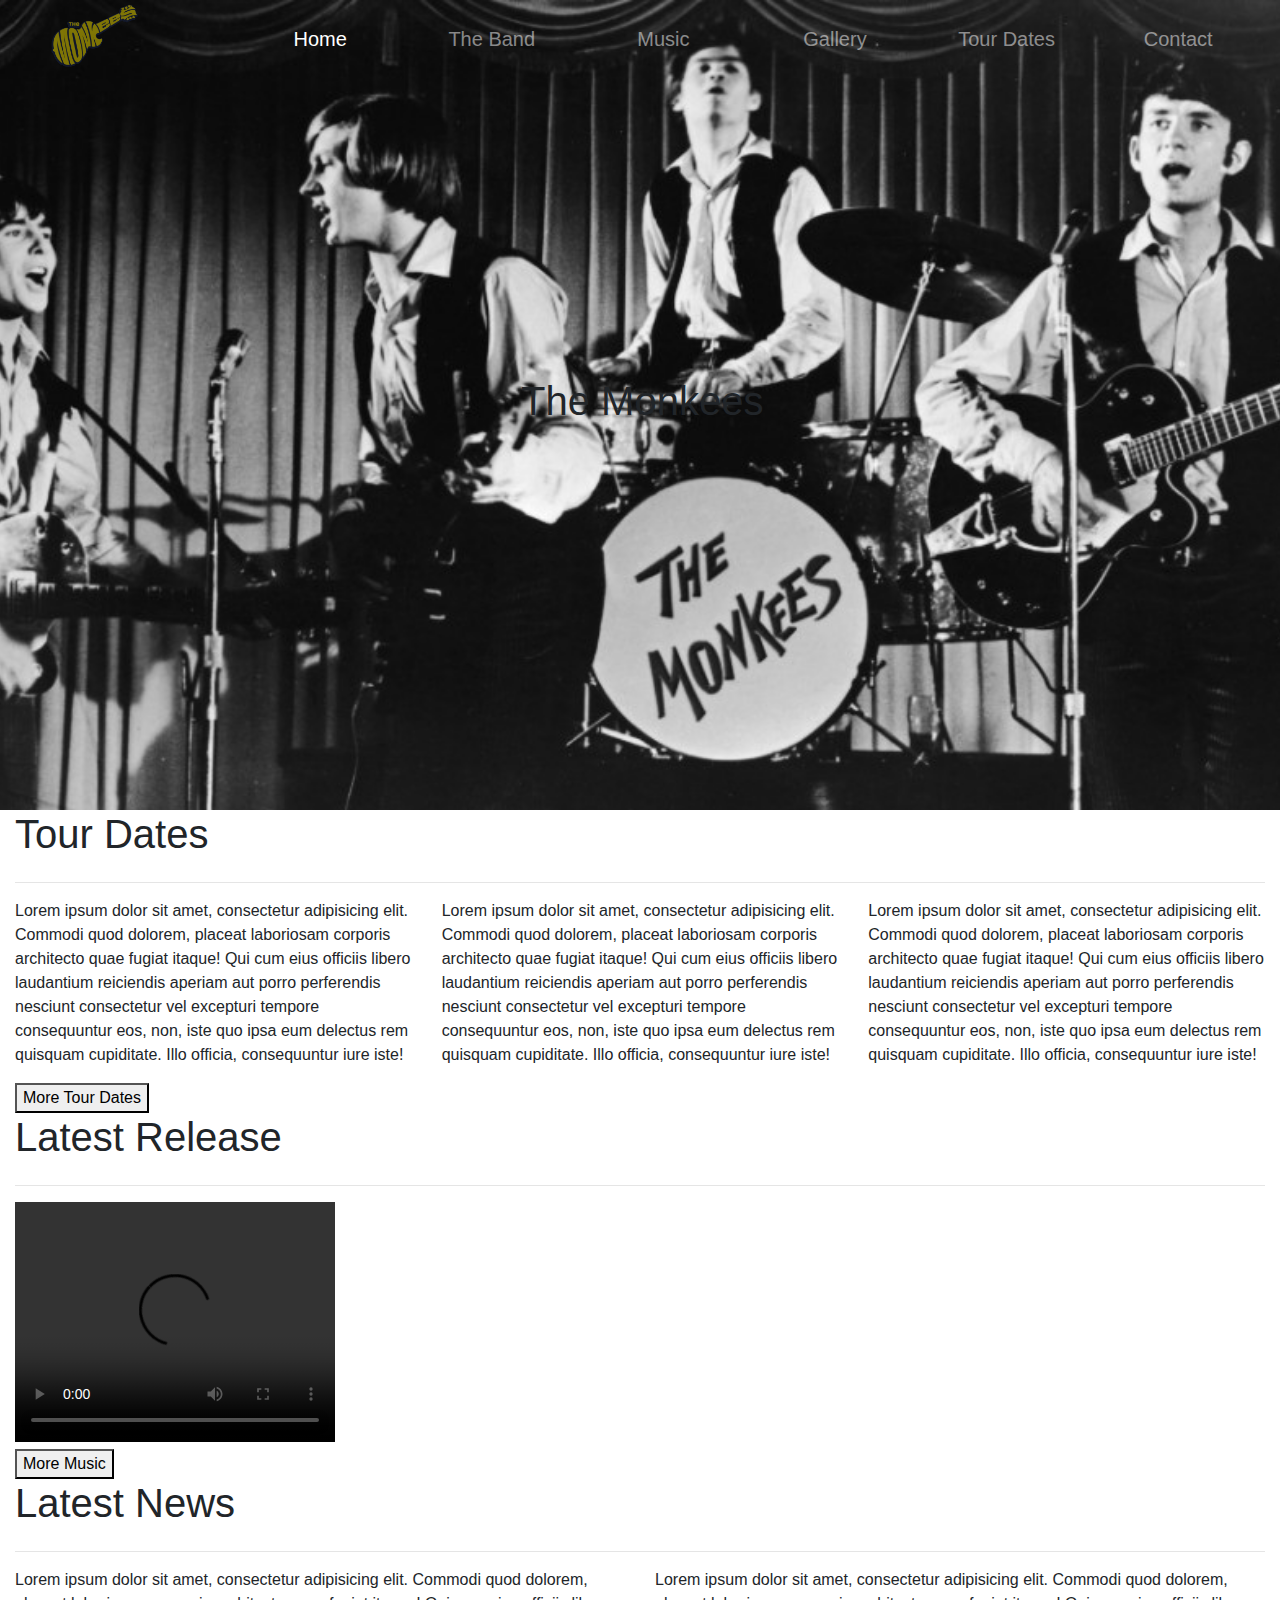
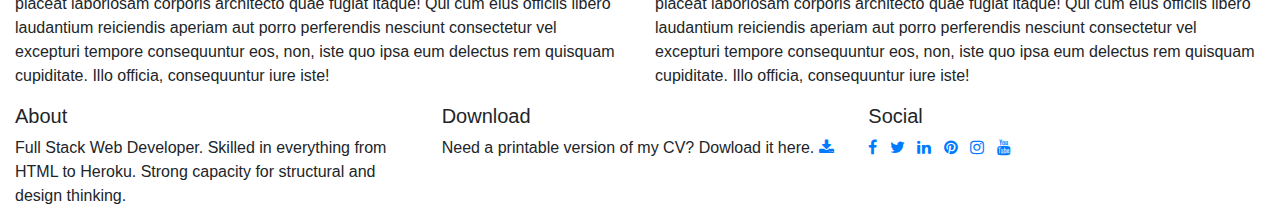
==== index.html @ 1f6a2fb2 "initial commit" ====
<!DOCTYPE html>
<html lang="en">

<head>
    <meta charset="UTF-8">
    <meta name="viewport" content="width=device-width, initial-scale=1.0">
    <meta http-equiv="X-UA-Compatible" content="ie=edge">
    <link rel="stylesheet" href="https://stackpath.bootstrapcdn.com/bootstrap/4.3.1/css/bootstrap.min.css" type="text/css" />
    <link rel="stylesheet" href="https://stackpath.bootstrapcdn.com/font-awesome/4.7.0/css/font-awesome.min.css" type="text/css" />
    <link rel="stylesheet" href="assets/css/style.css" type="text/css" />
    <title>The Monkees</title>
</head>

<body>
    <div class="container-fluid header-container">
        <div class="row">
            <a href="index.html" class="col-4 col-sm-2 logo">  </a>
            <!--            <a href="index.html" class="col-4 col-sm-2"><img src="../images/monkees-logo.png" alt="Monkees Logo"></a>-->
            <div class="col-8 col-sm-10 navbar-container">
                <nav class="navbar navbar-expand-md navbar-dark pt-sm-3">
                    <button class="navbar-toggler ml-auto" type="button" data-toggle="collapse" data-target="#navbarNavDropdown" aria-controls="navbarNavDropdown" aria-expanded="false" aria-label="Toggle navigation">
                        <span class="navbar-toggler-icon"></span>
                    </button>
                    <div class="collapse navbar-collapse" id="navbarNavDropdown">
                        <ul class="navbar-nav nav-justified w-100">
                            <li class="nav-item active">
                                <a class="nav-link" href="#">Home <span class="sr-only">(current)</span></a>
                            </li>
                            <li class="nav-item">
                                <a class="nav-link" href="#">The Band</a>
                            </li>
                            <li class="nav-item">
                                <a class="nav-link" href="#">Music</a>
                            </li>
                            <li class="nav-item">
                                <a class="nav-link" href="#">Gallery</a>
                            </li>
                            <li class="nav-item flex-grow">
                                <a class="nav-link" href="#">Tour Dates</a>
                            </li>
                            <li class="nav-item">
                                <a class="nav-link" href="#">Contact</a>
                            </li>
                        </ul>
                    </div>
                </nav>
            </div>
        </div>
    </div>

    <!--intro-->

    <section class="container-fluid intro-container">
        <div class="opaque-overlay">&nbsp;</div>
        <div class="row">
            <div class="col-12">
                <h1>The Monkees</h1>
            </div>
        </div>
    </section>

    <!--Tour Section-->

    <section class="container-fluid tour-container">
        <div class="row">
            <div class="col">
                <h1>Tour Dates</h1>
            </div>
        </div>
        <hr>
        <div class="row">
            <div class="col-sm-4">
                <p>Lorem ipsum dolor sit amet, consectetur adipisicing elit. Commodi quod dolorem, placeat laboriosam corporis architecto quae fugiat itaque! Qui cum eius officiis libero laudantium reiciendis aperiam aut porro perferendis nesciunt consectetur
                    vel excepturi tempore consequuntur eos, non, iste quo ipsa eum delectus rem quisquam cupiditate. Illo officia, consequuntur iure iste!
                </p>
            </div>
            <div class="col-sm-4">
                <p>Lorem ipsum dolor sit amet, consectetur adipisicing elit. Commodi quod dolorem, placeat laboriosam corporis architecto quae fugiat itaque! Qui cum eius officiis libero laudantium reiciendis aperiam aut porro perferendis nesciunt consectetur
                    vel excepturi tempore consequuntur eos, non, iste quo ipsa eum delectus rem quisquam cupiditate. Illo officia, consequuntur iure iste!
                </p>
            </div>
            <div class="col-sm-4">
                <p>Lorem ipsum dolor sit amet, consectetur adipisicing elit. Commodi quod dolorem, placeat laboriosam corporis architecto quae fugiat itaque! Qui cum eius officiis libero laudantium reiciendis aperiam aut porro perferendis nesciunt consectetur
                    vel excepturi tempore consequuntur eos, non, iste quo ipsa eum delectus rem quisquam cupiditate. Illo officia, consequuntur iure iste!
                </p>
            </div>
        </div>
        <div class="row">
            <div class="col">
                <button>More Tour Dates</button>
            </div>
        </div>
    </section>

    <!--Latest Release-->

    <section class="container-fluid new-release-container">
        <div class="row">
            <div class="col">
                <h1>Latest Release</h1>
            </div>
        </div>
        <hr>
        <div class="row">
            <div class="col">
                <video width="320" height="240" controls>
                  <source src="movie.mp4" type="video/mp4">
                  <source src="movie.ogg" type="video/ogg">
                  Your browser does not support the video tag.
                </video>
            </div>
        </div>
        <div class="row">
            <div class="col">
                <button>More Music</button>
            </div>
        </div>
    </section>
    
    <!--LatestNews-->

    <section class="container-fluid latest-news-container">
        <div class="row">
            <div class="col">
                <h1>Latest News</h1>
            </div>
        </div>
        <hr>
        <div class="row">
            <div class="col-sm-6">
                <p>Lorem ipsum dolor sit amet, consectetur adipisicing elit. Commodi quod dolorem, placeat laboriosam corporis architecto quae fugiat itaque! Qui cum eius officiis libero laudantium reiciendis aperiam aut porro perferendis nesciunt consectetur
                    vel excepturi tempore consequuntur eos, non, iste quo ipsa eum delectus rem quisquam cupiditate. Illo officia, consequuntur iure iste!
                </p>
            </div>
            <div class="col-sm-6">
                <p>Lorem ipsum dolor sit amet, consectetur adipisicing elit. Commodi quod dolorem, placeat laboriosam corporis architecto quae fugiat itaque! Qui cum eius officiis libero laudantium reiciendis aperiam aut porro perferendis nesciunt consectetur
                    vel excepturi tempore consequuntur eos, non, iste quo ipsa eum delectus rem quisquam cupiditate. Illo officia, consequuntur iure iste!
                </p>
            </div>
        </div>
    </section>
</body>

    <footer class="container-fluid">
        <div id="footer-details" class="row">
            <div class="col sm-4">
                <h5 class="uppercase general-sub">About</h5>
                <p class="inline-block"> Full Stack Web Developer. Skilled in everything from HTML to Heroku. Strong capacity for structural and design thinking.</p>
            </div>
            <div class="col sm-4">
                <h5 class="uppercase general-sub">Download</h5>
                <p class="inline-block">
                    Need a printable version of my CV? Dowload it here.
                    <a href="assets/cv/sample-cv.pdf" target="_blank" class="cv-pdf">
                        <i class="fa fa-download" aria-hidden="true"></i>
                        <span class="sr-only">Download CV link</span>
                    </a>
                </p>
            </div>
            <div class="col sm-4">
                <h5 class="uppercase general-sub">Social</h5>
                <ul class="list-inline social-links">
                    <li class="list-inline-item">
                        <a href="#" target="_blank">
                            <i class="fa fa-facebook" aria-hidden="true"></i>
                            <span class="sr-only">Facebook</span>
                        </a>
                    </li>
                    <li class="list-inline-item">
                        <a href="#" target="_blank">
                            <i class="fa fa-twitter" aria-hidden="true"></i>
                            <span class="sr-only">Twitter</span>
                        </a>
                    </li>
                    <li class="list-inline-item">
                        <a href="#" target="_blank">
                            <i class="fa fa-linkedin" aria-hidden="true"></i>
                            <span class="sr-only">LinkedIn</span>
                        </a>
                    </li>
                     <li class="list-inline-item">
                        <a href="#" target="_blank">
                            <i class="fa fa-pinterest" aria-hidden="true"></i>
                            <span class="sr-only">Pinterest</span>
                        </a>
                    </li>
                    <li class="list-inline-item">
                        <a href="#" target="_blank">
                            <i class="fa fa-instagram" aria-hidden="true"></i>
                            <span class="sr-only">Instagram</span>
                        </a>
                    </li>
                    <li class="list-inline-item">
                        <a href="#" target="_blank">
                            <i class="fa fa-youtube" aria-hidden="true"></i>
                            <span class="sr-only">YouTube</span>
                        </a>
                    </li>
                </ul>
            </div>
        </div>
    </footer>

</html>
---- assets/css/style.css ----
.logo {
    background: url("../images/monkees-logo.png");
    background-position: center;
    background-repeat: no-repeat;

    background-size: contain;
    -webkit-background-size: contain;
    -moz-background-size: contain;
    -o-background-size: contain;

    opacity: 0.5;
    min-height: 70px;
    transition: all .5s ease-in-out;
    -moz-transition: all .5s ease-in-out;
    -webkit-transition: all .5s ease-in-out;
}

.header-container {
    position: absolute;
    top: 0;
    left: 0;
    padding-left: 0;
    padding-right: 0;
    z-index: 1;
    background-color: transparent;
}

.navbar-toggler {
    margin: 0;
    padding: 0;
}

.navbar-container {
    margin-bottom: 0;
    border: 0;
    width: 100%;
}


.intro-container {

    height: 90vh;
    background: url(../images/monkees-bg.jpg) no-repeat center top fixed;
    -webkit-background-size: cover;
    -moz-background-size: cover;
    -o-background-size: cover;
    background-size: cover;

    display: flex;
    align-items: center;
    justify-content: center;

    position: relative;
}

.navbar-nav li {
    font-size: 1.25em;
}

/*.navbar-nav-md {
display: flex!important;
justify-content: space-around!important;
flex-basis: auto;
}*/
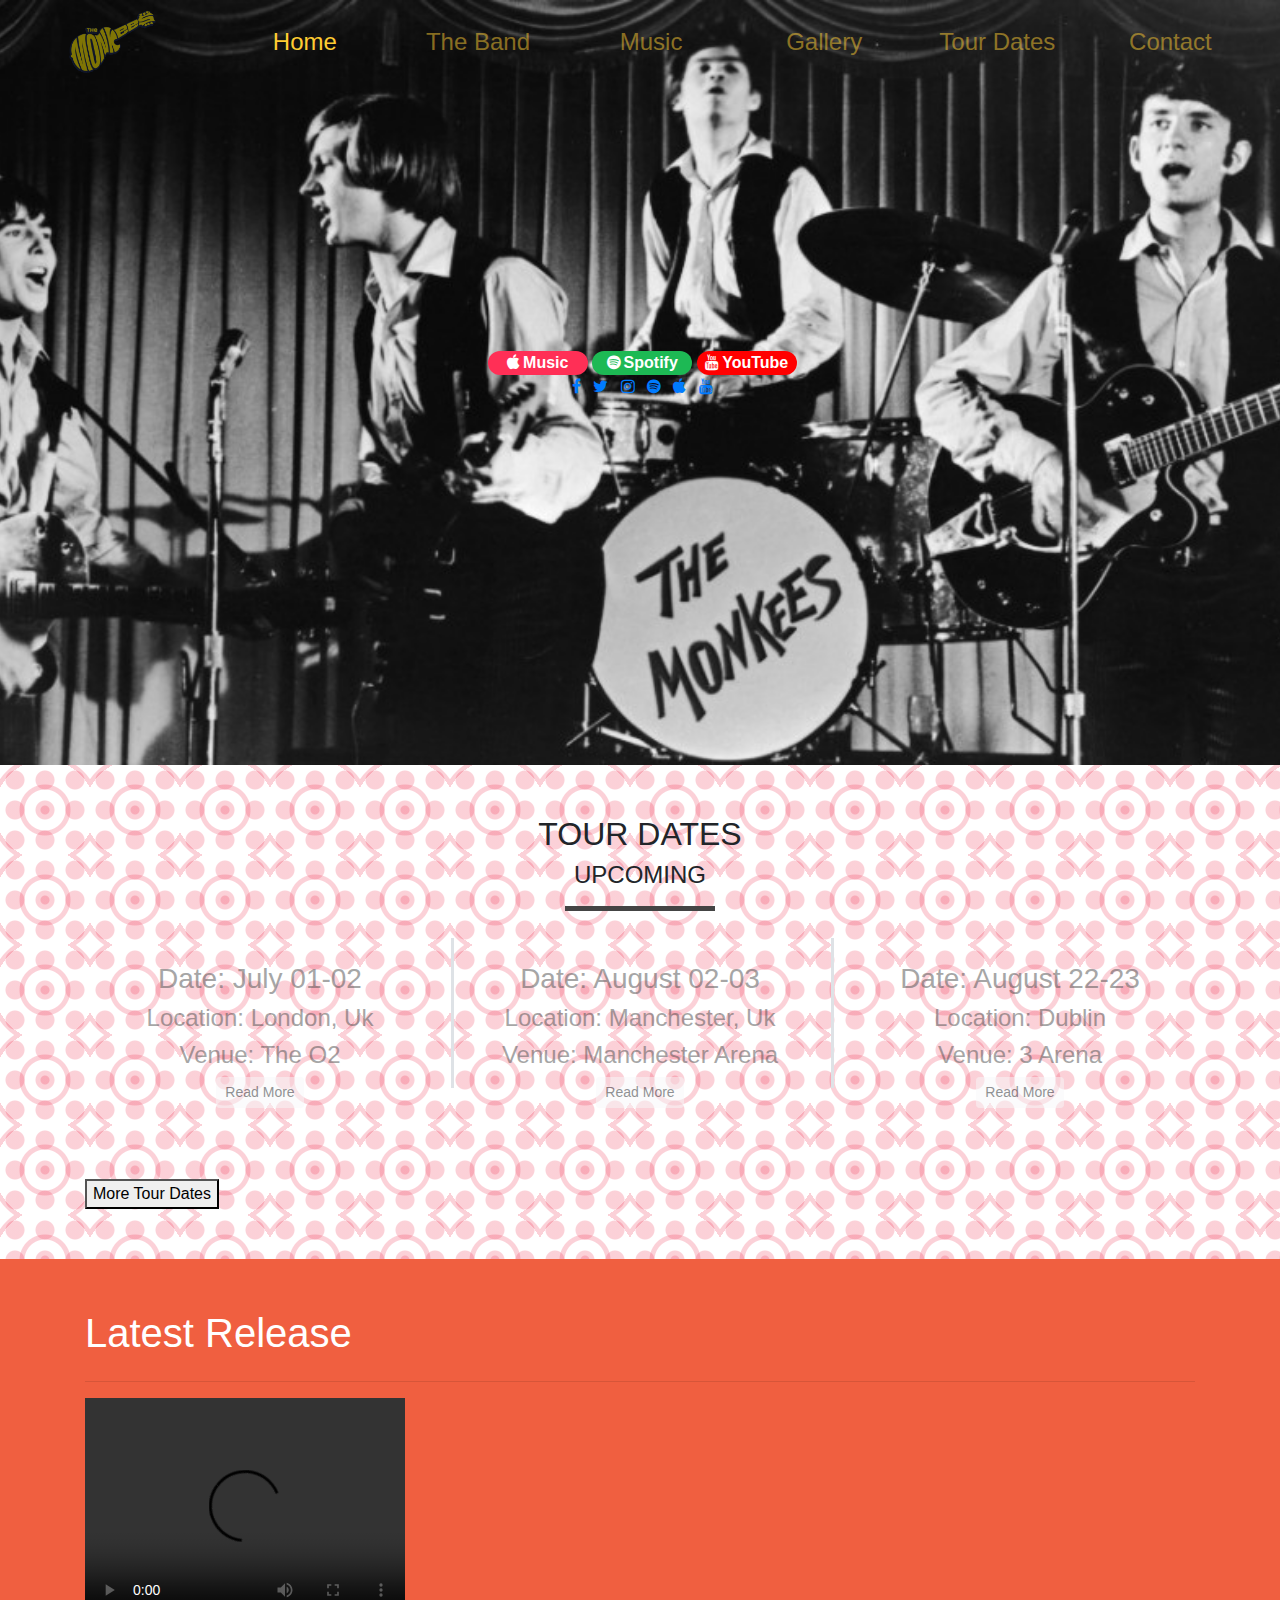
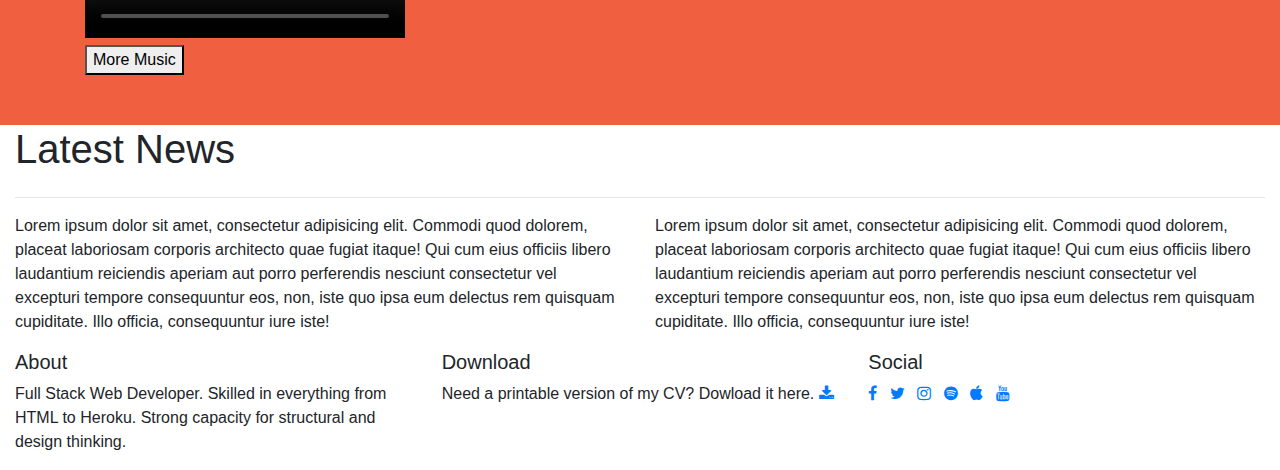
==== commit 21bb17e1: "homepage updates" ====
--- a/index.html
+++ b/index.html
@@ -13,10 +13,10 @@
 
 <body>
     <div class="container-fluid header-container">
-        <div class="row">
-            <a href="index.html" class="col-4 col-sm-2 logo">  </a>
+        <div class="row header-wrapper">
+            <a href="index.html" class="col-3 col-sm-2 logo">  </a>
             <!--            <a href="index.html" class="col-4 col-sm-2"><img src="../images/monkees-logo.png" alt="Monkees Logo"></a>-->
-            <div class="col-8 col-sm-10 navbar-container">
+            <div class="col-9 col-sm-10 navbar-container">
                 <nav class="navbar navbar-expand-md navbar-dark pt-sm-3">
                     <button class="navbar-toggler ml-auto" type="button" data-toggle="collapse" data-target="#navbarNavDropdown" aria-controls="navbarNavDropdown" aria-expanded="false" aria-label="Toggle navigation">
                         <span class="navbar-toggler-icon"></span>
@@ -27,7 +27,7 @@
                                 <a class="nav-link" href="#">Home <span class="sr-only">(current)</span></a>
                             </li>
                             <li class="nav-item">
-                                <a class="nav-link" href="#">The Band</a>
+                                <a class="nav-link" href="theband.html">The Band</a>
                             </li>
                             <li class="nav-item">
                                 <a class="nav-link" href="#">Music</a>
@@ -50,73 +50,135 @@
 
     <!--intro-->
 
-    <section class="container-fluid intro-container">
+    <section class="container-fluid social-container">
         <div class="opaque-overlay">&nbsp;</div>
         <div class="row">
+            <div class="col-12 music-links">
+                <a class="btn--social btn--pink d-inline-block" href="#"><i class="fa fa-apple" aria-hidden="true"></i>Music</a>
+                <a class="btn--social btn--green d-inline-block" href="#"><i class="fa fa-spotify" aria-hidden="true"></i>Spotify</a>
+                <a class="btn--social btn--red d-inline-block" href="#"><i class="fa fa-youtube" aria-hidden="true"></i>YouTube</a>
+            </div>
             <div class="col-12">
-                <h1>The Monkees</h1>
+                <ul class="list-inline social-links">
+                    <li class="list-inline-item">
+                        <a href="#" target="_blank">
+                            <i class="fa fa-facebook" aria-hidden="true"></i>
+                            <span class="sr-only">Facebook</span>
+                        </a>
+                    </li>
+                    <li class="list-inline-item">
+                        <a href="#" target="_blank">
+                            <i class="fa fa-twitter" aria-hidden="true"></i>
+                            <span class="sr-only">Twitter</span>
+                        </a>
+                    </li>
+                    <li class="list-inline-item">
+                        <a href="#" target="_blank">
+                            <i class="fa fa-instagram" aria-hidden="true"></i>
+                            <span class="sr-only">Instagram</span>
+                        </a>
+                    </li>
+                    <li class="list-inline-item">
+                        <a href="#" target="_blank">
+                            <i class="fa fa-spotify" aria-hidden="true"></i>
+                            <span class="sr-only">Spotify</span>
+                        </a>
+                    </li>
+                    <li class="list-inline-item">
+                        <a href="#" target="_blank">
+                            <i class="fa fa-apple" aria-hidden="true"></i>
+                            <span class="sr-only">Apple Music</span>
+                        </a>
+                    </li>
+                    <li class="list-inline-item">
+                        <a href="#" target="_blank">
+                            <i class="fa fa-youtube" aria-hidden="true"></i>
+                            <span class="sr-only">YouTube</span>
+                        </a>
+                    </li>
+                </ul>
             </div>
         </div>
     </section>
 
-    <!--Tour Section-->
-
-    <section class="container-fluid tour-container">
-        <div class="row">
-            <div class="col">
-                <h1>Tour Dates</h1>
-            </div>
-        </div>
-        <hr>
-        <div class="row">
-            <div class="col-sm-4">
-                <p>Lorem ipsum dolor sit amet, consectetur adipisicing elit. Commodi quod dolorem, placeat laboriosam corporis architecto quae fugiat itaque! Qui cum eius officiis libero laudantium reiciendis aperiam aut porro perferendis nesciunt consectetur
-                    vel excepturi tempore consequuntur eos, non, iste quo ipsa eum delectus rem quisquam cupiditate. Illo officia, consequuntur iure iste!
-                </p>
-            </div>
-            <div class="col-sm-4">
-                <p>Lorem ipsum dolor sit amet, consectetur adipisicing elit. Commodi quod dolorem, placeat laboriosam corporis architecto quae fugiat itaque! Qui cum eius officiis libero laudantium reiciendis aperiam aut porro perferendis nesciunt consectetur
-                    vel excepturi tempore consequuntur eos, non, iste quo ipsa eum delectus rem quisquam cupiditate. Illo officia, consequuntur iure iste!
-                </p>
-            </div>
-            <div class="col-sm-4">
-                <p>Lorem ipsum dolor sit amet, consectetur adipisicing elit. Commodi quod dolorem, placeat laboriosam corporis architecto quae fugiat itaque! Qui cum eius officiis libero laudantium reiciendis aperiam aut porro perferendis nesciunt consectetur
-                    vel excepturi tempore consequuntur eos, non, iste quo ipsa eum delectus rem quisquam cupiditate. Illo officia, consequuntur iure iste!
-                </p>
-            </div>
-        </div>
-        <div class="row">
-            <div class="col">
-                <button>More Tour Dates</button>
-            </div>
-        </div>
-    </section>
+
+    <!--Upcoming Tour Dates Section-->
+
+    <div class="container-wrapper tour-container-wrapper">
+        <div class="container tour-container content-container">
+            <section class="tour-dates">
+                <div class="row">
+                    <div class="col-12 section-header">
+                        <h2 class="text-uppercase">Tour Dates</h2>
+                        <h4 class="text-uppercase">Upcoming</h4>
+                        <hr class="block-divider">
+                    </div>
+                </div>
+                <div class="row">
+                    <div class="col-md-6 col-lg-4">
+                        <div class="tour-card tour-card-1">
+                            <h3>Date: July 01-02</h3>
+                            <h4>Location: London, Uk</h4>
+                            <h4>Venue: The O2</h4>
+                            <p><a href="" class="btn btn-sm btn-light" href="">Read More</a></p>
+                        </div>
+                    </div>
+                    <div class="vl vl-1 d-none d-sm-block"> </div>
+                    <div class="col-md-6 col-lg-4">
+                        <div class="tour-card tour-card-2">
+                            <h3>Date: August 02-03</h3>
+                            <h4>Location: Manchester, Uk</h4>
+                            <h4>Venue: Manchester Arena</h4>
+                            <p><a href="" class="btn btn-sm btn-light" href="">Read More</a></p>
+                        </div>
+                    </div>
+                    <div class="vl vl-2 d-none d-lg-block"> </div>
+                    <div class="col-12 d-md-none d-lg-block col-lg-4">
+                        <div class="tour-card tour-card-3">
+                            <h3>Date: August 22-23</h3>
+                            <h4>Location: Dublin</h4>
+                            <h4>Venue: 3 Arena</h4>
+                            <p><a href="" class="btn btn-sm btn-light" href="">Read More</a></p>
+                        </div>
+                    </div>
+                </div>
+
+                <div class="row">
+                    <div class="col">
+                        <button>More Tour Dates</button>
+                    </div>
+                </div>
+            </section>
+        </div>
+    </div>
 
     <!--Latest Release-->
-
-    <section class="container-fluid new-release-container">
-        <div class="row">
-            <div class="col">
-                <h1>Latest Release</h1>
-            </div>
-        </div>
-        <hr>
-        <div class="row">
-            <div class="col">
-                <video width="320" height="240" controls>
+    <div class="container-wrapper container-wrapper--red">
+        <div class="container new-release-container content-container">
+            <section class="new-releases">
+                <div class="row">
+                    <div class="col">
+                        <h1>Latest Release</h1>
+                    </div>
+                </div>
+                <hr>
+                <div class="row">
+                    <div class="col">
+                        <video width="320" height="240" controls>
                   <source src="movie.mp4" type="video/mp4">
                   <source src="movie.ogg" type="video/ogg">
                   Your browser does not support the video tag.
                 </video>
-            </div>
-        </div>
-        <div class="row">
-            <div class="col">
-                <button>More Music</button>
-            </div>
-        </div>
-    </section>
-    
+                    </div>
+                </div>
+                <div class="row">
+                    <div class="col">
+                        <button>More Music</button>
+                    </div>
+                </div>
+            </section>
+        </div>
+    </div>
     <!--LatestNews-->
 
     <section class="container-fluid latest-news-container">
@@ -141,64 +203,64 @@
     </section>
 </body>
 
-    <footer class="container-fluid">
-        <div id="footer-details" class="row">
-            <div class="col sm-4">
-                <h5 class="uppercase general-sub">About</h5>
-                <p class="inline-block"> Full Stack Web Developer. Skilled in everything from HTML to Heroku. Strong capacity for structural and design thinking.</p>
-            </div>
-            <div class="col sm-4">
-                <h5 class="uppercase general-sub">Download</h5>
-                <p class="inline-block">
-                    Need a printable version of my CV? Dowload it here.
-                    <a href="assets/cv/sample-cv.pdf" target="_blank" class="cv-pdf">
+<footer class="container-fluid">
+    <div id="footer-details" class="row">
+        <div class="col sm-4">
+            <h5 class="uppercase general-sub">About</h5>
+            <p class="inline-block"> Full Stack Web Developer. Skilled in everything from HTML to Heroku. Strong capacity for structural and design thinking.</p>
+        </div>
+        <div class="col sm-4">
+            <h5 class="uppercase general-sub">Download</h5>
+            <p class="inline-block">
+                Need a printable version of my CV? Dowload it here.
+                <a href="assets/cv/sample-cv.pdf" target="_blank" class="cv-pdf">
                         <i class="fa fa-download" aria-hidden="true"></i>
                         <span class="sr-only">Download CV link</span>
                     </a>
-                </p>
-            </div>
-            <div class="col sm-4">
-                <h5 class="uppercase general-sub">Social</h5>
-                <ul class="list-inline social-links">
-                    <li class="list-inline-item">
-                        <a href="#" target="_blank">
+            </p>
+        </div>
+        <div class="col sm-4">
+            <h5 class="uppercase general-sub">Social</h5>
+            <ul class="list-inline social-links">
+                <li class="list-inline-item">
+                    <a href="#" target="_blank">
                             <i class="fa fa-facebook" aria-hidden="true"></i>
                             <span class="sr-only">Facebook</span>
                         </a>
-                    </li>
-                    <li class="list-inline-item">
-                        <a href="#" target="_blank">
+                </li>
+                <li class="list-inline-item">
+                    <a href="#" target="_blank">
                             <i class="fa fa-twitter" aria-hidden="true"></i>
                             <span class="sr-only">Twitter</span>
                         </a>
-                    </li>
-                    <li class="list-inline-item">
-                        <a href="#" target="_blank">
-                            <i class="fa fa-linkedin" aria-hidden="true"></i>
-                            <span class="sr-only">LinkedIn</span>
-                        </a>
-                    </li>
-                     <li class="list-inline-item">
-                        <a href="#" target="_blank">
-                            <i class="fa fa-pinterest" aria-hidden="true"></i>
-                            <span class="sr-only">Pinterest</span>
-                        </a>
-                    </li>
-                    <li class="list-inline-item">
-                        <a href="#" target="_blank">
+                </li>
+                <li class="list-inline-item">
+                    <a href="#" target="_blank">
                             <i class="fa fa-instagram" aria-hidden="true"></i>
                             <span class="sr-only">Instagram</span>
                         </a>
-                    </li>
-                    <li class="list-inline-item">
-                        <a href="#" target="_blank">
+                </li>
+                <li class="list-inline-item">
+                    <a href="#" target="_blank">
+                            <i class="fa fa-spotify" aria-hidden="true"></i>
+                            <span class="sr-only">Spotify</span>
+                        </a>
+                </li>
+                <li class="list-inline-item">
+                    <a href="#" target="_blank">
+                            <i class="fa fa-apple" aria-hidden="true"></i>
+                            <span class="sr-only">Apple Music</span>
+                        </a>
+                </li>
+                <li class="list-inline-item">
+                    <a href="#" target="_blank">
                             <i class="fa fa-youtube" aria-hidden="true"></i>
                             <span class="sr-only">YouTube</span>
                         </a>
-                    </li>
-                </ul>
-            </div>
-        </div>
-    </footer>
+                </li>
+            </ul>
+        </div>
+    </div>
+</footer>
 
 </html>
--- a/assets/css/style.css
+++ b/assets/css/style.css
@@ -7,6 +7,9 @@
     -webkit-background-size: contain;
     -moz-background-size: contain;
     -o-background-size: contain;
+
+    padding: 0;
+    margin-top: 6px;
 
     opacity: 0.5;
     min-height: 70px;
@@ -25,21 +28,51 @@
     background-color: transparent;
 }
 
-.navbar-toggler {
+.header-wrapper {
     margin: 0;
+    padding-left: 6px;
+}
+
+.navbar-dark .navbar-toggler {
+    font-size: 1.5rem;
+    border-color: rgba(255, 227, 143, 0.7);
+    margin-top: 0.5rem;
     padding: 0;
 }
+
+/*.navbar-toggler {
+    margin-top: 0.5rem;
+    padding: 0;
+}*/
 
 .navbar-container {
     margin-bottom: 0;
     border: 0;
     width: 100%;
-}
-
-
-.intro-container {
-
-    height: 90vh;
+    padding-left: 0;
+}
+
+.navbar-dark .navbar-nav .nav-link {
+    color: rgb(255, 204, 50, .5);
+}
+
+.navbar-dark .navbar-nav .active>.nav-link {
+    color: rgb(255, 204, 50, 1);
+}
+
+.navbar-dark .navbar-nav .nav-link.active {
+    color: rgb(255, 204, 50, 1);
+}
+
+.navbar-dark .navbar-nav .nav-link:focus,
+.navbar-dark .navbar-nav .nav-link:hover {
+    color: rgba(255, 204, 50, .75);
+}
+
+
+.social-container {
+
+    height: 85vh;
     background: url(../images/monkees-bg.jpg) no-repeat center top fixed;
     -webkit-background-size: cover;
     -moz-background-size: cover;
@@ -49,16 +82,221 @@
     display: flex;
     align-items: center;
     justify-content: center;
+    text-align: center;
 
     position: relative;
 }
 
-.navbar-nav li {
-    font-size: 1.25em;
-}
-
-/*.navbar-nav-md {
-display: flex!important;
-justify-content: space-around!important;
-flex-basis: auto;
+.nav-item {
+    font-size: 1.25rem;
+}
+
+@media(min-width: 992px) {
+    .nav-item {
+        font-size: 1.5rem;
+    }
+}
+
+
+.navbar {
+    padding-left: 0;
+    padding-right: 0.5rem;
+}
+
+.navbar-expand-md .navbar-nav .nav-link {
+    padding-right: 0;
+    padding-left: 0;
+}
+
+
+/*Section Headers*/
+
+.section-header {
+    margin-bottom: 25px;
+    border-bottom: 0;
+    text-align: center;
+}
+
+.section-header h2 {
+    margin-top: 0;
+}
+
+/*.quotes .page-header {
+    margin-bottom: 25px;
 }*/
+
+/*Block Dividers*/
+
+.block-divider {
+    width: 150px;
+    height: 5px;
+    border: 0;
+    background-color: #444;
+}
+
+.block-divider--orange {
+    background-color: #e4a024;
+}
+
+.block-divider--white {
+    background-color: #fff
+}
+
+.block-divider--short {
+    width: 35px;
+}
+
+.vl {
+    border-left: 3px solid #dee2e6;
+    height: 150px;
+    position: absolute;
+    margin-left: 1.5px;
+    top: 35%;
+}
+
+@media(min-width:992px) {
+    .vl-1 {
+
+        left: 33.3%;
+    }
+}
+
+@media(max-width:991px) {
+    .vl-1 {
+        left: 50%;
+    }
+}
+
+.vl-2 {
+    left: 66.6%;
+}
+
+
+.tour-container-wrapper {
+    /*background: linear-gradient(135deg, #ECEDDC 25%, transparent 25%) -50px 0,
+    linear-gradient(225deg, #ECEDDC 25%, transparent 25%) -50px 0,
+    linear-gradient(315deg, #ECEDDC 25%, transparent 25%),
+    linear-gradient(45deg, #ECEDDC 25%, transparent 25%);
+    background-size: 100px 100px;
+    background-color: rgba(236, 23, 58, 0.42)*/
+    /*background: radial-gradient(rgba(236, 23, 58, 0.42) 3px, transparent 4px),
+    radial-gradient(rgba(236, 23, 58, 0.42) 3px, transparent 4px),
+    linear-gradient(#fff 4px, transparent 0),
+    linear-gradient(45deg, transparent 74px, transparent 75px, #a4a4a4 75px, #a4a4a4 76px, transparent 77px, transparent 109px),
+    linear-gradient(-45deg, transparent 75px, transparent 76px, #a4a4a4 76px, #a4a4a4 77px, transparent 78px, transparent 109px),
+    #fff;
+    background-size: 109px 109px, 109px 109px, 100% 6px, 109px 109px, 109px 109px;
+    background-position: 54px 55px, 0px 0px, 0px 0px, 0px 0px, 0px 0px;*/
+    
+    background-color: white;
+    background-image: radial-gradient(rgba(236, 23, 58, 0.2) 9px, transparent 10px),
+    repeating-radial-gradient(rgba(236, 23, 58, 0.2) 0, rgba(236, 23, 58, 0.2) 4px, transparent 5px, transparent 20px, rgba(236, 23, 58, 0.2) 21px, rgba(236, 23, 58, 0.2) 25px, transparent 26px, transparent 50px);
+    background-size: 30px 30px, 90px 90px;
+    background-position: 0 0;
+}
+
+.content-container {
+    padding-top: 50px;
+    padding-bottom: 50px;
+    position: relative;
+}
+
+/*.tour-container {
+    background-image: url(../images/cover1.jpg);
+    background-size: cover;
+    background-position: center;
+}*/
+
+.tour-card {
+
+    padding: 10px;
+    color: #4f4f4f;
+    margin-bottom: 45px;
+    text-align: center;
+    -webkit-background-size: cover;
+    -moz-background-size: cover;
+    -o-background-size: cover;
+    background-size: cover;
+    background-repeat: no-repeat;
+    position: relative;
+    opacity: 0.5;
+}
+
+/*.tour-card-1 {
+    background-image: url(../images/London.jpg);
+}
+
+.tour-card-2 {
+    background-image: url(../images/manchester.jpg);
+}
+
+.tour-card-3 {
+    background-image: url(../images/Dublin.jpg);
+}*/
+
+.container-wrapper--red {
+    background-color: #f05f40;
+    color: white;
+    background-size: cover;
+}
+
+
+/*buttons*/
+
+.music-links i {
+    padding-right: 3px;
+}
+
+.btn--social {
+    font-weight: 600;
+    border-radius: 23px;
+    width: 100px;
+}
+
+.btn--pink {
+    color: white;
+    background-color: #ff2f56;
+    border-color: #ff2f56;
+}
+
+.btn--green {
+    color: white;
+    background-color: #1DB954;
+    border-color: #1DB954;
+}
+
+.btn--red {
+    color: white;
+    background-color: #ff0000;
+    border-color: #ff0000;
+}
+
+.btn--pink:hover,
+.btn--pink:active,
+.btn--pink:focus,
+.btn--pink:active:focus {
+    background-color: #e64c2b;
+    border-color: #e64c2b;
+    color: white;
+    text-decoration: none;
+}
+
+.btn--green:hover,
+.btn--green:active,
+.btn--green:focus,
+.btn--green:active:focus {
+    background-color: #1ea94f;
+    border-color: #1ea94f;
+    color: white;
+    text-decoration: none;
+}
+
+.btn--red:hover,
+.btn--red:active,
+.btn--red:focus,
+.btn--red:active:focus {
+    background-color: #ec1717;
+    border-color: #ec1717;
+    color: white;
+    text-decoration: none;
+}
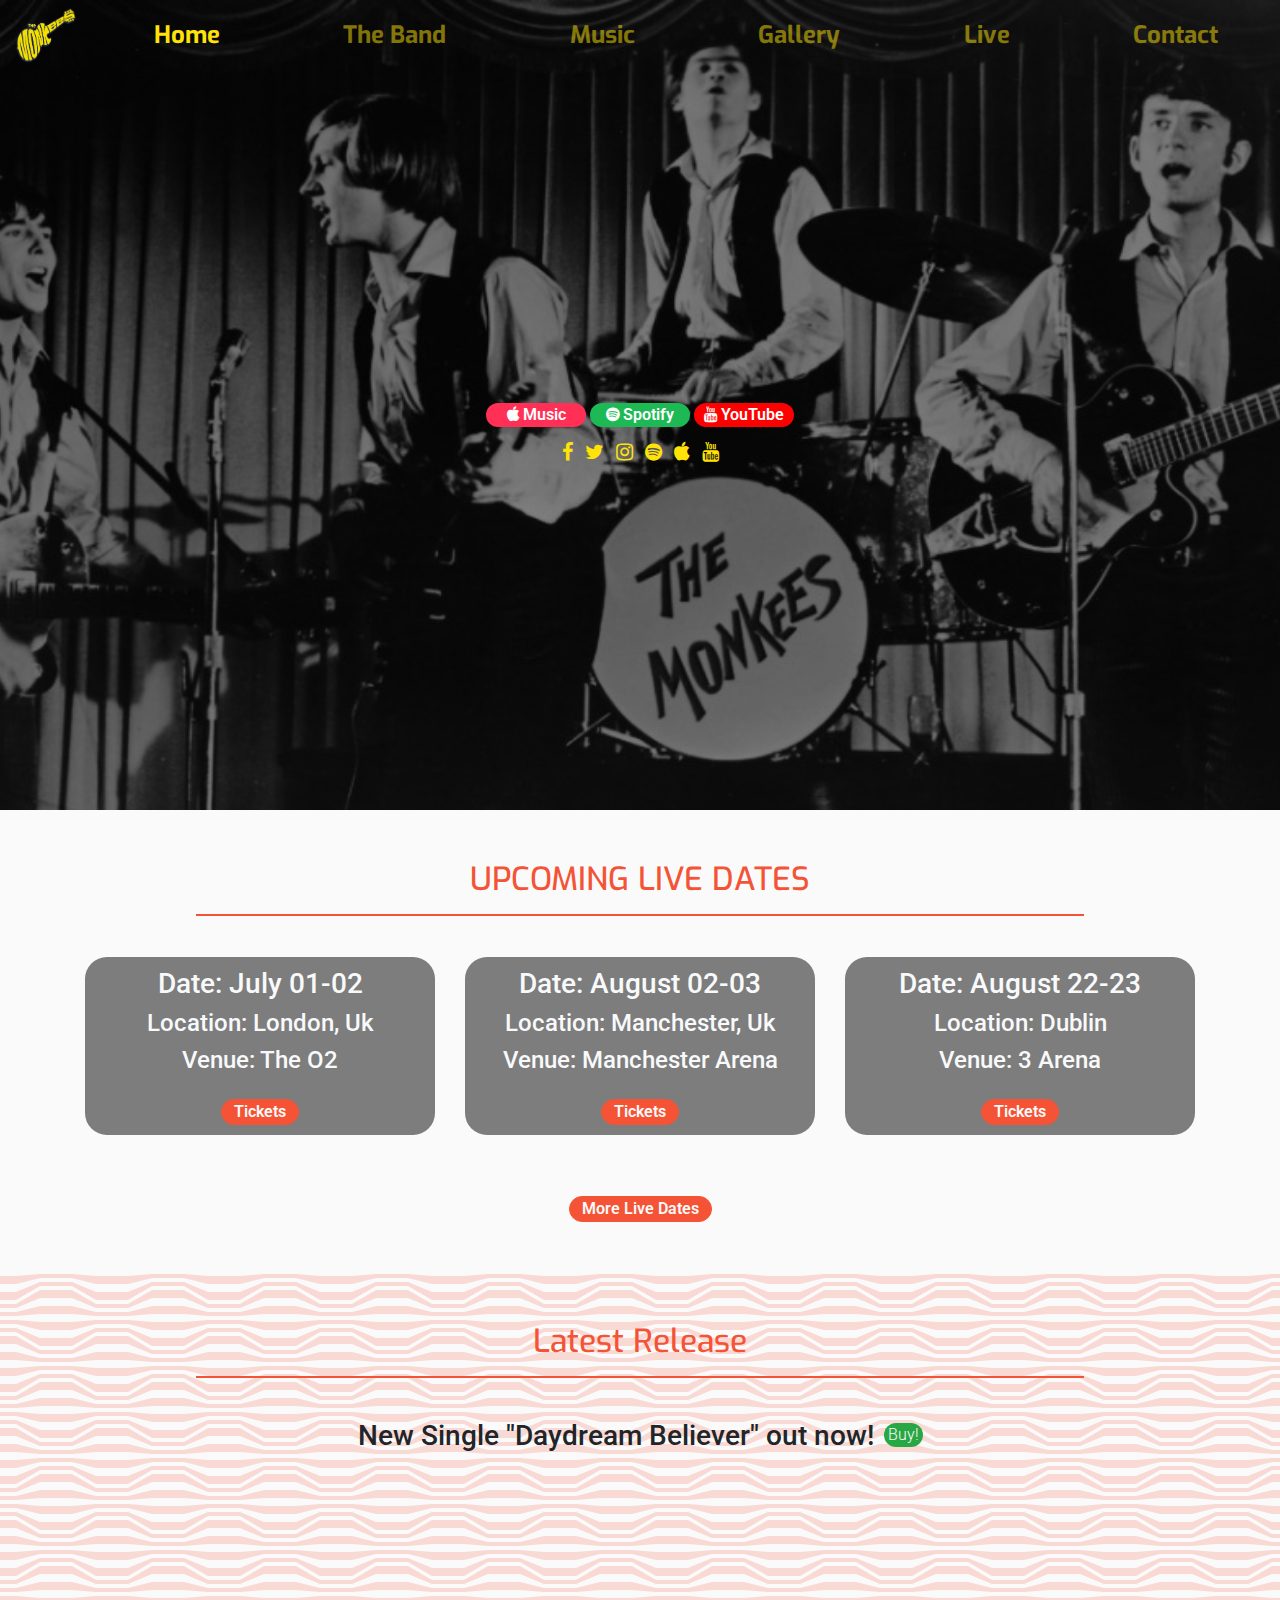
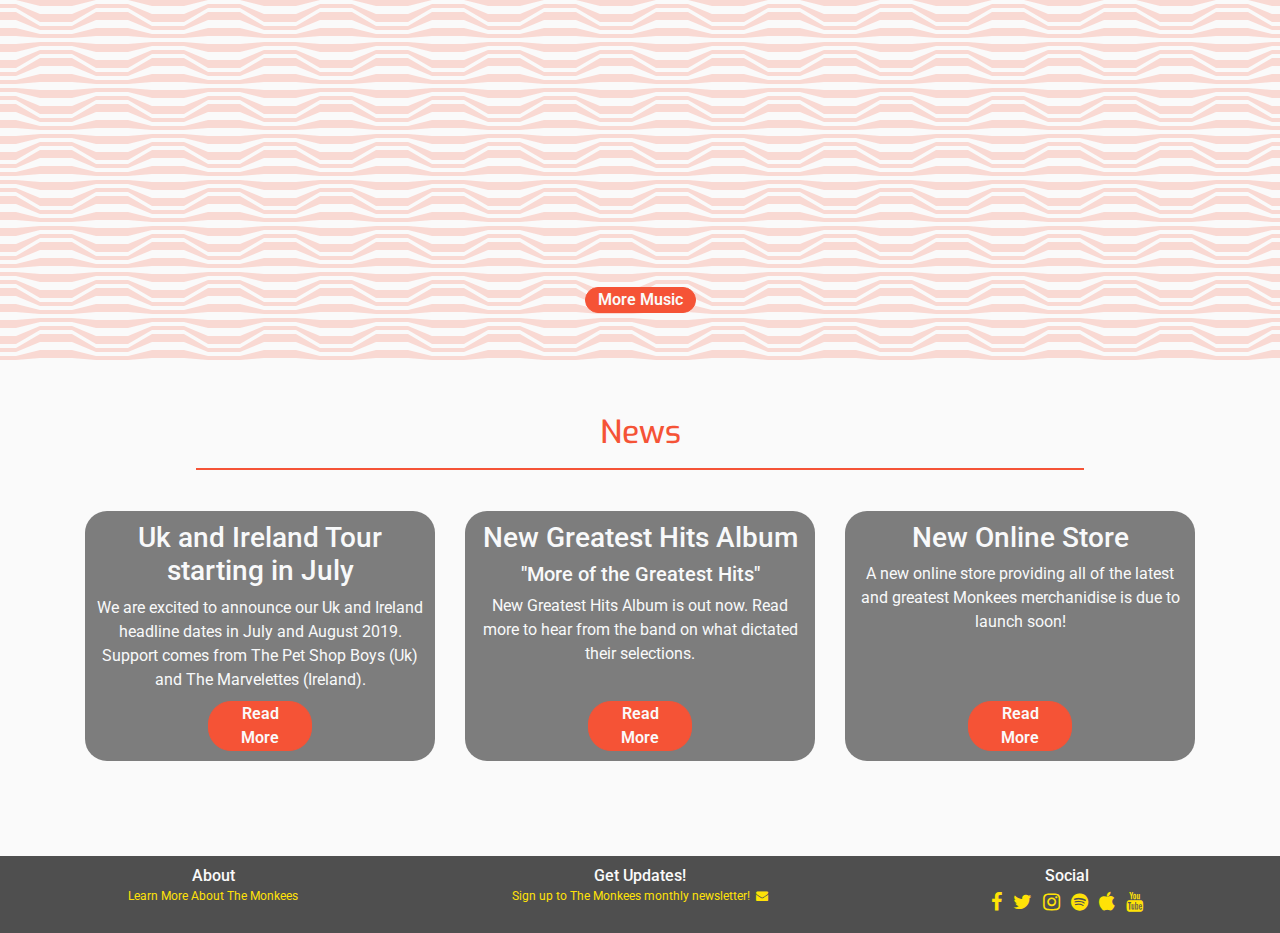
==== commit e65636ea: "edits to navbar and live page added" ====
--- a/index.html
+++ b/index.html
@@ -12,45 +12,42 @@
 </head>
 
 <body>
-    <div class="container-fluid header-container">
-        <div class="row header-wrapper">
-            <a href="index.html" class="col-3 col-sm-2 logo">  </a>
-            <!--            <a href="index.html" class="col-4 col-sm-2"><img src="../images/monkees-logo.png" alt="Monkees Logo"></a>-->
-            <div class="col-9 col-sm-10 navbar-container">
-                <nav class="navbar navbar-expand-md navbar-dark pt-sm-3">
-                    <button class="navbar-toggler ml-auto" type="button" data-toggle="collapse" data-target="#navbarNavDropdown" aria-controls="navbarNavDropdown" aria-expanded="false" aria-label="Toggle navigation">
-                        <span class="navbar-toggler-icon"></span>
-                    </button>
-                    <div class="collapse navbar-collapse" id="navbarNavDropdown">
-                        <ul class="navbar-nav nav-justified w-100">
-                            <li class="nav-item active">
-                                <a class="nav-link" href="#">Home <span class="sr-only">(current)</span></a>
-                            </li>
-                            <li class="nav-item">
-                                <a class="nav-link" href="theband.html">The Band</a>
-                            </li>
-                            <li class="nav-item">
-                                <a class="nav-link" href="#">Music</a>
-                            </li>
-                            <li class="nav-item">
-                                <a class="nav-link" href="#">Gallery</a>
-                            </li>
-                            <li class="nav-item flex-grow">
-                                <a class="nav-link" href="#">Tour Dates</a>
-                            </li>
-                            <li class="nav-item">
-                                <a class="nav-link" href="#">Contact</a>
-                            </li>
-                        </ul>
-                    </div>
-                </nav>
-            </div>
-        </div>
-    </div>
-
-    <!--intro-->
-
-    <section class="container-fluid social-container">
+    <div class="home-header-container container-fluid">
+        <nav class="navbar navbar-expand-md navbar-dark nav-fill pt-sm-3">
+            <a class="navbar-brand" href="#">
+                <img src="../assets/images/monkees-logo.png" width="60" height="60" alt="Monkees Logo">
+            </a>
+            <button class="navbar-toggler ml-auto" type="button" data-toggle="collapse" data-target="#navbarNavDropdown" aria-controls="navbarNavDropdown" aria-expanded="false" aria-label="Toggle navigation">
+                <span class="navbar-toggler-icon"></span>
+            </button>
+            <div class="collapse navbar-collapse" id="navbarNavDropdown">
+                <ul class="navbar-nav w-100 d-flex">
+                    <li class="nav-item active flex-fill">
+                        <a class="nav-link" href="#">Home <span class="sr-only">(current)</span></a>
+                    </li>
+                    <li class="nav-item flex-fill">
+                        <a class="nav-link" href="theband.html">The Band</a>
+                    </li>
+                    <li class="nav-item flex-fill">
+                        <a class="nav-link" href="#">Music</a>
+                    </li>
+                    <li class="nav-item flex-fill">
+                        <a class="nav-link" href="#">Gallery</a>
+                    </li>
+                    <li class="nav-item flex-fill">
+                        <a class="nav-link" href="#">Live</a>
+                    </li>
+                    <li class="nav-item flex-fill">
+                        <a class="nav-link" href="#">Contact</a>
+                    </li>
+                </ul>
+            </div>
+        </nav>
+    </div>
+
+    <!--social media links-->
+
+    <div class="container-fluid social-container">
         <div class="opaque-overlay">&nbsp;</div>
         <div class="row">
             <div class="col-12 music-links">
@@ -99,53 +96,61 @@
                 </ul>
             </div>
         </div>
-    </section>
-
-
-    <!--Upcoming Tour Dates Section-->
-
-    <div class="container-wrapper tour-container-wrapper">
-        <div class="container tour-container content-container">
-            <section class="tour-dates">
+    </div>
+
+
+    <!--Upcoming Live Dates Section-->
+
+    <div class="container-wrapper live-container-wrapper">
+        <div class="container live-container content-container">
+            <section class="live-dates">
                 <div class="row">
                     <div class="col-12 section-header">
-                        <h2 class="text-uppercase">Tour Dates</h2>
-                        <h4 class="text-uppercase">Upcoming</h4>
+                        <h2 class="text-uppercase">Upcoming Live Dates</h2>
                         <hr class="block-divider">
                     </div>
                 </div>
                 <div class="row">
                     <div class="col-md-6 col-lg-4">
-                        <div class="tour-card tour-card-1">
-                            <h3>Date: July 01-02</h3>
-                            <h4>Location: London, Uk</h4>
-                            <h4>Venue: The O2</h4>
-                            <p><a href="" class="btn btn-sm btn-light" href="">Read More</a></p>
+                        <div class="live-card live-card-1">
+                            <div class="opaque-overlay--curve">&nbsp;</div>
+                            <div class="live-card-info">
+                                <h3>Date: July 01-02</h3>
+                                <h4>Location: London, Uk</h4>
+                                <h4>Venue: The O2</h4>
+                                <a class="btn" href="">Tickets</a>
+                            </div>
                         </div>
                     </div>
                     <div class="vl vl-1 d-none d-sm-block"> </div>
                     <div class="col-md-6 col-lg-4">
-                        <div class="tour-card tour-card-2">
-                            <h3>Date: August 02-03</h3>
-                            <h4>Location: Manchester, Uk</h4>
-                            <h4>Venue: Manchester Arena</h4>
-                            <p><a href="" class="btn btn-sm btn-light" href="">Read More</a></p>
+                        <div class="live-card live-card-2">
+                            <div class="opaque-overlay--curve">&nbsp;</div>
+                            <div class="live-card-info">
+                                <h3>Date: August 02-03</h3>
+                                <h4>Location: Manchester, Uk</h4>
+                                <h4>Venue: Manchester Arena</h4>
+                                <a class="btn" href="">Tickets</a>
+                            </div>
                         </div>
                     </div>
                     <div class="vl vl-2 d-none d-lg-block"> </div>
                     <div class="col-12 d-md-none d-lg-block col-lg-4">
-                        <div class="tour-card tour-card-3">
-                            <h3>Date: August 22-23</h3>
-                            <h4>Location: Dublin</h4>
-                            <h4>Venue: 3 Arena</h4>
-                            <p><a href="" class="btn btn-sm btn-light" href="">Read More</a></p>
+                        <div class="live-card live-card-3">
+                            <div class="opaque-overlay--curve">&nbsp;</div>
+                            <div class="live-card-info">
+                                <h3>Date: August 22-23</h3>
+                                <h4>Location: Dublin</h4>
+                                <h4>Venue: 3 Arena</h4>
+                                <a class="btn" href="">Tickets</a>
+                            </div>
                         </div>
                     </div>
                 </div>
 
                 <div class="row">
                     <div class="col">
-                        <button>More Tour Dates</button>
+                        <a class="btn" href="">More Live Dates</a>
                     </div>
                 </div>
             </section>
@@ -153,114 +158,158 @@
     </div>
 
     <!--Latest Release-->
-    <div class="container-wrapper container-wrapper--red">
-        <div class="container new-release-container content-container">
-            <section class="new-releases">
+    <div class="container-wrapper latest-container-wrapper">
+        <div class="container latest-container content-container">
+            <section class="latest">
+                <div class="row">
+                    <div class="col section-header">
+                        <h2>Latest Release</h2>
+                        <hr class="block-divider">
+                    </div>
+                </div>
+                <div class="d-inline-flex align-items-center">
+                    <h3>New Single "Daydream Believer" out now!</h3>
+                    <a class="btn-cta btn-success" href="">Buy!</a>
+                </div>
+                <div class="row d-flex justify-content-center">
+                    <div class="col col-sm-8">
+                        <div class="iframe-container">
+                            <iframe class="resp-iframe" src="https://www.youtube.com/embed/xvqeSJlgaNk" frameborder="0" allow="accelerometer; autoplay; encrypted-media; gyroscope; picture-in-picture" allowfullscreen></iframe>
+                        </div>
+                    </div>
+                </div>
                 <div class="row">
                     <div class="col">
-                        <h1>Latest Release</h1>
-                    </div>
-                </div>
-                <hr>
-                <div class="row">
-                    <div class="col">
-                        <video width="320" height="240" controls>
-                  <source src="movie.mp4" type="video/mp4">
-                  <source src="movie.ogg" type="video/ogg">
-                  Your browser does not support the video tag.
-                </video>
-                    </div>
-                </div>
-                <div class="row">
-                    <div class="col">
-                        <button>More Music</button>
+                        <a class="btn" href="">More Music</a>
                     </div>
                 </div>
             </section>
         </div>
     </div>
-    <!--LatestNews-->
-
-    <section class="container-fluid latest-news-container">
-        <div class="row">
-            <div class="col">
-                <h1>Latest News</h1>
-            </div>
-        </div>
-        <hr>
-        <div class="row">
-            <div class="col-sm-6">
-                <p>Lorem ipsum dolor sit amet, consectetur adipisicing elit. Commodi quod dolorem, placeat laboriosam corporis architecto quae fugiat itaque! Qui cum eius officiis libero laudantium reiciendis aperiam aut porro perferendis nesciunt consectetur
-                    vel excepturi tempore consequuntur eos, non, iste quo ipsa eum delectus rem quisquam cupiditate. Illo officia, consequuntur iure iste!
+
+    <!--News-->
+    <div class="container-wrapper news-container-wrapper">
+        <div class="container news-container content-container">
+            <section class="news">
+                <div class="row">
+                    <div class="col section-header">
+                        <h2>News</h2>
+                        <hr class="block-divider">
+                    </div>
+                </div>
+                <div class="row">
+                    <div class="col-md-6 col-lg-4">
+                        <div class="news-card news-card-1">
+                            <div class="opaque-overlay--curve">&nbsp;</div>
+                            <div class="news-card-info">
+                                <h3>Uk and Ireland Tour starting in July</h3>
+                                <p>We are excited to announce our Uk and Ireland headline dates in July and August 2019. Support comes from The Pet Shop Boys (Uk) and The Marvelettes (Ireland).
+                                </p>
+                            </div>
+                            <div class="read-more-btn">
+                                <a class="btn" href="">Read More</a>
+                            </div>
+                        </div>
+                    </div>
+                    <div class="col-md-6 col-lg-4">
+                        <div class="news-card news-card-2">
+                            <div class="opaque-overlay--curve">&nbsp;</div>
+                            <div class="news-card-info">
+                                <h3>New Greatest Hits Album</h3>
+                                <h5>"More of the Greatest Hits"</h5>
+                                <p>New Greatest Hits Album is out now. Read more to hear from the band on what dictated their selections.
+                                </p>
+                            </div>
+                            <div class="read-more-btn">
+                                <a class="btn" href="">Read More</a>
+                            </div>
+                        </div>
+                    </div>
+                    <div class="col-12 d-md-none d-lg-block col-lg-4">
+                        <div class="news-card news-card-3">
+                            <div class="opaque-overlay--curve">&nbsp;</div>
+                            <div class="news-card-info">
+                                <h3>New Online Store</h3>
+                                <p>A new online store providing all of the latest and greatest Monkees merchanidise is due to launch soon!
+                                </p>
+                            </div>
+                            <div class="read-more-btn">
+                                <a class="btn" href="">Read More</a>
+                            </div>
+                        </div>
+                    </div>
+                </div>
+            </section>
+        </div>
+    </div>
+
+
+    <footer class="container-fluid">
+        <div id="footer-details" class="row">
+            <div class="col sm-4">
+                <h5 class="uppercase general-sub"><a href="theband.html"></a>About</h5>
+                <a href="theband.html" class="footer-about">Learn More About The Monkees</a>
+            </div>
+            <div class="col sm-4">
+                <h5 class="uppercase general-sub">Get Updates!</h5>
+                <p class="inline-block">
+
+                    <a href="#" target="_blank" class="newsletter">
+                        Sign up to The Monkees monthly newsletter!<i class="fa fa-envelope" aria-hidden="true"></i>
+                        <span class="sr-only">Sign up to newsletter</span>
+                    </a>
                 </p>
             </div>
-            <div class="col-sm-6">
-                <p>Lorem ipsum dolor sit amet, consectetur adipisicing elit. Commodi quod dolorem, placeat laboriosam corporis architecto quae fugiat itaque! Qui cum eius officiis libero laudantium reiciendis aperiam aut porro perferendis nesciunt consectetur
-                    vel excepturi tempore consequuntur eos, non, iste quo ipsa eum delectus rem quisquam cupiditate. Illo officia, consequuntur iure iste!
-                </p>
-            </div>
-        </div>
-    </section>
-</body>
-
-<footer class="container-fluid">
-    <div id="footer-details" class="row">
-        <div class="col sm-4">
-            <h5 class="uppercase general-sub">About</h5>
-            <p class="inline-block"> Full Stack Web Developer. Skilled in everything from HTML to Heroku. Strong capacity for structural and design thinking.</p>
-        </div>
-        <div class="col sm-4">
-            <h5 class="uppercase general-sub">Download</h5>
-            <p class="inline-block">
-                Need a printable version of my CV? Dowload it here.
-                <a href="assets/cv/sample-cv.pdf" target="_blank" class="cv-pdf">
-                        <i class="fa fa-download" aria-hidden="true"></i>
-                        <span class="sr-only">Download CV link</span>
-                    </a>
-            </p>
-        </div>
-        <div class="col sm-4">
-            <h5 class="uppercase general-sub">Social</h5>
-            <ul class="list-inline social-links">
-                <li class="list-inline-item">
-                    <a href="#" target="_blank">
+            <div class="col sm-4">
+                <h5 class="uppercase general-sub">Social</h5>
+                <ul class="list-inline social-links">
+                    <li class="list-inline-item">
+                        <a href="#" target="_blank">
                             <i class="fa fa-facebook" aria-hidden="true"></i>
                             <span class="sr-only">Facebook</span>
                         </a>
-                </li>
-                <li class="list-inline-item">
-                    <a href="#" target="_blank">
+                    </li>
+                    <li class="list-inline-item">
+                        <a href="#" target="_blank">
                             <i class="fa fa-twitter" aria-hidden="true"></i>
                             <span class="sr-only">Twitter</span>
                         </a>
-                </li>
-                <li class="list-inline-item">
-                    <a href="#" target="_blank">
+                    </li>
+                    <li class="list-inline-item">
+                        <a href="#" target="_blank">
                             <i class="fa fa-instagram" aria-hidden="true"></i>
                             <span class="sr-only">Instagram</span>
                         </a>
-                </li>
-                <li class="list-inline-item">
-                    <a href="#" target="_blank">
+                    </li>
+                    <li class="list-inline-item">
+                        <a href="#" target="_blank">
                             <i class="fa fa-spotify" aria-hidden="true"></i>
                             <span class="sr-only">Spotify</span>
                         </a>
-                </li>
-                <li class="list-inline-item">
-                    <a href="#" target="_blank">
+                    </li>
+                    <li class="list-inline-item">
+                        <a href="#" target="_blank">
                             <i class="fa fa-apple" aria-hidden="true"></i>
                             <span class="sr-only">Apple Music</span>
                         </a>
-                </li>
-                <li class="list-inline-item">
-                    <a href="#" target="_blank">
+                    </li>
+                    <li class="list-inline-item">
+                        <a href="#" target="_blank">
                             <i class="fa fa-youtube" aria-hidden="true"></i>
                             <span class="sr-only">YouTube</span>
                         </a>
-                </li>
-            </ul>
-        </div>
-    </div>
-</footer>
+                    </li>
+                </ul>
+            </div>
+        </div>
+    </footer>
+
+    <script src="https://code.jquery.com/jquery-3.3.1.slim.min.js" integrity="sha384-q8i/X+965DzO0rT7abK41JStQIAqVgRVzpbzo5smXKp4YfRvH+8abtTE1Pi6jizo" crossorigin="anonymous"></script>
+    <script src="https://cdnjs.cloudflare.com/ajax/libs/popper.js/1.14.7/umd/popper.min.js" integrity="sha384-UO2eT0CpHqdSJQ6hJty5KVphtPhzWj9WO1clHTMGa3JDZwrnQq4sF86dIHNDz0W1" crossorigin="anonymous"></script>
+    <script src="https://stackpath.bootstrapcdn.com/bootstrap/4.3.1/js/bootstrap.min.js" integrity="sha384-JjSmVgyd0p3pXB1rRibZUAYoIIy6OrQ6VrjIEaFf/nJGzIxFDsf4x0xIM+B07jRM" crossorigin="anonymous"></script>
+
+</body>
+
+
 
 </html>
--- a/assets/css/style.css
+++ b/assets/css/style.css
@@ -1,5 +1,13 @@
-.logo {
-    background: url("../images/monkees-logo.png");
+@import url('https://fonts.googleapis.com/css?family=Roboto:100,200,300,400,500,600,700|Exo:100,200,300,400,500,600,700');
+
+body {
+    font-family: 'Roboto', sans-serif;
+    background-color: #fafafa;
+}
+
+/*.logo {
+    background-image: url("../images/monkees-logo.png");
+    
     background-position: center;
     background-repeat: no-repeat;
 
@@ -13,12 +21,20 @@
 
     opacity: 0.5;
     min-height: 70px;
-    transition: all .5s ease-in-out;
-    -moz-transition: all .5s ease-in-out;
-    -webkit-transition: all .5s ease-in-out;
-}
-
-.header-container {
+    animation: move 1.5s ease-in-out;
+}*/
+
+@keyframes move {
+    from {
+        bottom: 300px;
+    }
+    to {
+        bottom: 0px;
+    }
+}
+
+
+.home-header-container {
     position: absolute;
     top: 0;
     left: 0;
@@ -28,22 +44,53 @@
     background-color: transparent;
 }
 
+.header-container {
+    position: relative;
+    background-color: #f55336;
+    z-index: 1;
+}
+
 .header-wrapper {
     margin: 0;
     padding-left: 6px;
 }
 
-.navbar-dark .navbar-toggler {
+
+.opaque-overlay {
+    position: absolute;
+    top: 0;
+    left: 0;
+    height: 100%;
+    width: 100%;
+    background-color: rgba(0, 0, 0, 0.5)
+}
+
+.opaque-overlay--curve {
+    position: absolute;
+    top: 0;
+    left: 0;
+    height: 100%;
+    width: 100%;
+    background-color: rgba(0, 0, 0, 0.5);
+    border-radius: 22px;
+}
+
+
+/*.show .navbar-nav {
+    position: absolute;
+    top: 30px;
+}*/
+
+.navbar .navbar-toggler {
     font-size: 1.5rem;
     border-color: rgba(255, 227, 143, 0.7);
-    margin-top: 0.5rem;
+    margin-right: 0.5rem;
     padding: 0;
 }
 
-/*.navbar-toggler {
-    margin-top: 0.5rem;
-    padding: 0;
-}*/
+.navbar-brand {
+    margin-left: 1rem;
+}
 
 .navbar-container {
     margin-bottom: 0;
@@ -52,27 +99,68 @@
     padding-left: 0;
 }
 
+
+.navbar {
+    position: relative;
+    animation: move 1s ease-in-out;
+    padding: 0!important;
+}
+
+
 .navbar-dark .navbar-nav .nav-link {
-    color: rgb(255, 204, 50, .5);
+    color: rgb(255, 226, 7, .5);
 }
 
 .navbar-dark .navbar-nav .active>.nav-link {
-    color: rgb(255, 204, 50, 1);
+    color: rgb(255, 226, 7, 1);
 }
 
 .navbar-dark .navbar-nav .nav-link.active {
-    color: rgb(255, 204, 50, 1);
+    color: rgb(255, 226, 7, 1);
 }
 
 .navbar-dark .navbar-nav .nav-link:focus,
 .navbar-dark .navbar-nav .nav-link:hover {
-    color: rgba(255, 204, 50, .75);
-}
+    color: rgba(255, 226, 7, 0.75);
+}
+
+.nav-item {
+    font-family: 'Exo', sans-serif;
+    font-weight: 700;
+    font-size: 1.25rem;
+}
+
+
+.show .nav-item {
+    font-size: 1rem;
+}
+
+.show .nav-item .nav-link {
+    padding-top: 4px;
+    padding-bottom: 4px;
+}
+
+@media(min-width: 992px) {
+    .nav-item {
+        font-size: 1.5rem;
+    }
+}
+
+
+
+
+.navbar-expand-md .navbar-nav .nav-link {
+    padding-right: 0;
+    padding-left: 0;
+}
+
+
+    
 
 
 .social-container {
 
-    height: 85vh;
+    height: 90vh;
     background: url(../images/monkees-bg.jpg) no-repeat center top fixed;
     -webkit-background-size: cover;
     -moz-background-size: cover;
@@ -87,51 +175,51 @@
     position: relative;
 }
 
-.nav-item {
+.social-links {
+    padding-top: 10px;
+}
+
+.social-links a {
     font-size: 1.25rem;
-}
-
-@media(min-width: 992px) {
-    .nav-item {
-        font-size: 1.5rem;
-    }
-}
-
-
-.navbar {
-    padding-left: 0;
-    padding-right: 0.5rem;
-}
-
-.navbar-expand-md .navbar-nav .nav-link {
-    padding-right: 0;
-    padding-left: 0;
-}
+    color: #ffe207;
+    
+    transition: all .25s ease-in-out;
+    -moz-transition: all .25s ease-in-out;
+    -webkit-transition: all .25s ease-in-out;
+}
+
+
+.social-links a:hover {
+    color: #ffea4e;
+}
+
+
 
 
 /*Section Headers*/
 
 .section-header {
+    font-family: 'Exo', sans-serif;
+    font-weight: 600;
     margin-bottom: 25px;
     border-bottom: 0;
     text-align: center;
+    color: #f55336;
+    padding-top: 25px;
 }
 
 .section-header h2 {
     margin-top: 0;
 }
 
-/*.quotes .page-header {
-    margin-bottom: 25px;
-}*/
 
 /*Block Dividers*/
 
 .block-divider {
-    width: 150px;
-    height: 5px;
+    width: 80%;
+    height: 2px;
     border: 0;
-    background-color: #444;
+    background-color: #f55336;
 }
 
 .block-divider--orange {
@@ -146,12 +234,11 @@
     width: 35px;
 }
 
-.vl {
-    border-left: 3px solid #dee2e6;
-    height: 150px;
+/*.vl {
+    border-left: 3px solid #f55336;
+    height: 100px;
     position: absolute;
-    margin-left: 1.5px;
-    top: 35%;
+    top: 50%;
 }
 
 @media(min-width:992px) {
@@ -169,48 +256,34 @@
 
 .vl-2 {
     left: 66.6%;
-}
-
-
-.tour-container-wrapper {
-    /*background: linear-gradient(135deg, #ECEDDC 25%, transparent 25%) -50px 0,
-    linear-gradient(225deg, #ECEDDC 25%, transparent 25%) -50px 0,
-    linear-gradient(315deg, #ECEDDC 25%, transparent 25%),
-    linear-gradient(45deg, #ECEDDC 25%, transparent 25%);
-    background-size: 100px 100px;
-    background-color: rgba(236, 23, 58, 0.42)*/
-    /*background: radial-gradient(rgba(236, 23, 58, 0.42) 3px, transparent 4px),
-    radial-gradient(rgba(236, 23, 58, 0.42) 3px, transparent 4px),
-    linear-gradient(#fff 4px, transparent 0),
-    linear-gradient(45deg, transparent 74px, transparent 75px, #a4a4a4 75px, #a4a4a4 76px, transparent 77px, transparent 109px),
-    linear-gradient(-45deg, transparent 75px, transparent 76px, #a4a4a4 76px, #a4a4a4 77px, transparent 78px, transparent 109px),
-    #fff;
-    background-size: 109px 109px, 109px 109px, 100% 6px, 109px 109px, 109px 109px;
-    background-position: 54px 55px, 0px 0px, 0px 0px, 0px 0px, 0px 0px;*/
-    
-    background-color: white;
-    background-image: radial-gradient(rgba(236, 23, 58, 0.2) 9px, transparent 10px),
-    repeating-radial-gradient(rgba(236, 23, 58, 0.2) 0, rgba(236, 23, 58, 0.2) 4px, transparent 5px, transparent 20px, rgba(236, 23, 58, 0.2) 21px, rgba(236, 23, 58, 0.2) 25px, transparent 26px, transparent 50px);
-    background-size: 30px 30px, 90px 90px;
-    background-position: 0 0;
+}*/
+
+.container-wrapper {
+    text-align: center;
+}
+
+.live-container-wrapper {
+    background-color: #fafafa;
+
+}
+
+.latest-container-wrapper {
+    background-color: #fafafa;
+    background-image: url("data:image/svg+xml,%3Csvg xmlns='http://www.w3.org/2000/svg' width='112' height='92' viewBox='0 0 112 92'%3E%3Cg fill='%23f55336' fill-opacity='0.2'%3E%3Cpath fill-rule='evenodd' d='M72 10H40L16 20H0v8h16l24-14h32l24 14h16v-8H96L72 10zm0-8H40L16 4H0v8h16l24-6h32l24 6h16V4H96L72 2zm0 84H40l-24-6H0v8h16l24 2h32l24-2h16v-8H96l-24 6zm0-8H40L16 64H0v8h16l24 10h32l24-10h16v-8H96L72 78zm0-12H40L16 56H0v4h16l24 14h32l24-14h16v-4H96L72 66zm0-16H40l-24-2H0v4h16l24 6h32l24-6h16v-4H96l-24 2zm0-16H40l-24 6H0v4h16l24-2h32l24 2h16v-4H96l-24-6zm0-16H40L16 32H0v4h16l24-10h32l24 10h16v-4H96L72 18z'/%3E%3C/g%3E%3C/svg%3E");
 }
 
 .content-container {
-    padding-top: 50px;
+    padding-top: 25px;
     padding-bottom: 50px;
     position: relative;
-}
-
-/*.tour-container {
-    background-image: url(../images/cover1.jpg);
-    background-size: cover;
-    background-position: center;
-}*/
-
-.tour-card {
+
+}
+
+
+.live-card {
 
     padding: 10px;
-    color: #4f4f4f;
+    color: #f8f9fa;
     margin-bottom: 45px;
     text-align: center;
     -webkit-background-size: cover;
@@ -219,38 +292,346 @@
     background-size: cover;
     background-repeat: no-repeat;
     position: relative;
-    opacity: 0.5;
-}
-
-/*.tour-card-1 {
-    background-image: url(../images/London.jpg);
-}
-
-.tour-card-2 {
-    background-image: url(../images/manchester.jpg);
-}
-
-.tour-card-3 {
+    border-radius: 22px;
+}
+
+.live-card-1 {
+    background-image: url(../images/London2.jpg);
+}
+
+.live-card-2 {
+    background-image: url(../images/manchester2.jpg);
+}
+
+.live-card-3 {
     background-image: url(../images/Dublin.jpg);
-}*/
+}
+
+.live-card-info {
+    position: relative;
+}
 
 .container-wrapper--red {
-    background-color: #f05f40;
+    background-color: rgba(236, 23, 58, 0.2);
     color: white;
     background-size: cover;
 }
 
+@media(min-width:769px) {
+    .iframe-size {
+        width: 60%;
+    }
+}
+
+.iframe-container {
+    position: relative;
+    overflow: hidden;
+    padding-top: 56.25%;
+}
+
+
+.resp-iframe {
+    position: absolute;
+    top: 0;
+    left: 0;
+    width: 100%;
+    height: 100%;
+    border: 0;
+}
+
+/*------------News-------------*/
+
+.news-card {
+
+    padding: 10px;
+    color: #f8f9fa;
+    margin-bottom: 45px;
+    text-align: center;
+    -webkit-background-size: cover;
+    -moz-background-size: cover;
+    -o-background-size: cover;
+    background-size: cover;
+    background-repeat: no-repeat;
+    position: relative;
+    border-radius: 22px;
+    min-height: 250px;
+}
+
+
+.news-card-1 {
+    background-image: url(../images/London2.jpg);
+}
+
+.news-card-2 {
+    background-image: url(../images/album.jpg);
+}
+
+.news-card-3 {
+    background-image: url(../images/cover2.png);
+}
+
+.news-card-info {
+    position: relative;
+}
+
+.news-card .read-more-btn {
+    position: absolute;
+    width: 104px;
+    bottom: 10px;
+    left: 50%;
+    margin-left: -52px;
+}
+
+
+/*----------The Band------------*/
+
+.overlay-image {
+ position: relative;
+ width: 100%;
+}
+
+/* Original image */
+.overlay-image .image {
+ display: block;
+ width: 100%;
+ /*height: auto;*/
+ object-fit: cover;
+}
+
+/* Original text overlay */
+.overlay-image .text {
+ color: #fff;
+ font-size: 1vw;
+ text-align: center;
+ position: absolute;
+ top: 50%;
+ left: 50%;
+ transform: translate(-50%, -50%);
+ width: 90%;
+
+}
+
+.overlay-image .text .bio {
+ text-align: justify;
+}
+
+
+/* New overlay on hover */
+.overlay-image .hover {
+ position: absolute;
+ top: 0;
+ height: 100%;
+ width: 100%;
+ background-color: rgba(0,0,0, 0.75);
+ opacity: 0;
+ transition: .5s ease;
+ overflow: hidden;
+}
+
+
+.overlay-image:hover .hover {
+ opacity: 1;
+}
+
+.overlay-image .normal {
+ transition: .5s ease;
+}
+
+.overlay-image:hover .normal {
+ opacity: 0;
+}
+
+
+.band-image, .member-image {
+    padding-bottom: 25px;
+}
+
+.band .band-image img {
+    width: 100%;
+}
+
+.member-text {
+    text-align: justify;
+}
+
+.member-text p {
+    font-size: small;
+}
+
+.container-wrapper--band {
+    background-color: #fafafa;
+    background-image: url("data:image/svg+xml,%3Csvg width='100' height='100' viewBox='0 0 100 100' xmlns='http://www.w3.org/2000/svg'%3E%3Cpath d='M11 18c3.866 0 7-3.134 7-7s-3.134-7-7-7-7 3.134-7 7 3.134 7 7 7zm48 25c3.866 0 7-3.134 7-7s-3.134-7-7-7-7 3.134-7 7 3.134 7 7 7zm-43-7c1.657 0 3-1.343 3-3s-1.343-3-3-3-3 1.343-3 3 1.343 3 3 3zm63 31c1.657 0 3-1.343 3-3s-1.343-3-3-3-3 1.343-3 3 1.343 3 3 3zM34 90c1.657 0 3-1.343 3-3s-1.343-3-3-3-3 1.343-3 3 1.343 3 3 3zm56-76c1.657 0 3-1.343 3-3s-1.343-3-3-3-3 1.343-3 3 1.343 3 3 3zM12 86c2.21 0 4-1.79 4-4s-1.79-4-4-4-4 1.79-4 4 1.79 4 4 4zm28-65c2.21 0 4-1.79 4-4s-1.79-4-4-4-4 1.79-4 4 1.79 4 4 4zm23-11c2.76 0 5-2.24 5-5s-2.24-5-5-5-5 2.24-5 5 2.24 5 5 5zm-6 60c2.21 0 4-1.79 4-4s-1.79-4-4-4-4 1.79-4 4 1.79 4 4 4zm29 22c2.76 0 5-2.24 5-5s-2.24-5-5-5-5 2.24-5 5 2.24 5 5 5zM32 63c2.76 0 5-2.24 5-5s-2.24-5-5-5-5 2.24-5 5 2.24 5 5 5zm57-13c2.76 0 5-2.24 5-5s-2.24-5-5-5-5 2.24-5 5 2.24 5 5 5zm-9-21c1.105 0 2-.895 2-2s-.895-2-2-2-2 .895-2 2 .895 2 2 2zM60 91c1.105 0 2-.895 2-2s-.895-2-2-2-2 .895-2 2 .895 2 2 2zM35 41c1.105 0 2-.895 2-2s-.895-2-2-2-2 .895-2 2 .895 2 2 2zM12 60c1.105 0 2-.895 2-2s-.895-2-2-2-2 .895-2 2 .895 2 2 2z' fill='%23ffc107' fill-opacity='0.2' fill-rule='evenodd'/%3E%3C/svg%3E");
+}
+
+/*-------------Music Page-------------*/
+
+.new-music {
+    color: #fafafa;
+    
+    -webkit-transition: all 0.25s ease;
+    -moz-transition: all 0.25s ease;
+    -o-transition: all 0.25s ease;
+    -ms-transition: all 0.25s ease;
+    transition: all 0.25s ease;
+}
+
+.new-music img {
+    
+    height: 160px;
+    width: 160px;
+
+    -webkit-transition: all 0.25s ease;
+    -moz-transition: all 0.25s ease;
+    -o-transition: all 0.25s ease;
+    -ms-transition: all 0.25s ease;
+    transition: all 0.25s ease;
+}
+
+.new-music:hover{
+    color: #e9ecef;
+}
+
+.new-music:hover img {
+    height: 165px;
+    width: 165px;
+}
+
+@media(max-width: 576px) {
+    .new-music {
+    text-align: center;
+    }
+}
+
+.new-music p {
+    margin-top: 0.5rem;
+    margin-bottom: 0.5rem;
+}
+
+.new-music-container {
+    background: url(../images/cover1.jpg) no-repeat center bottom scroll;
+    -webkit-background-size: cover;
+    -moz-background-size: cover;
+    -o-background-size: cover;
+    background-size: cover;
+    
+    position: relative;
+    
+    color: #fafafa;
+}
+
+/*-------albums---------*/
+
+.track-list-container {
+    text-align: center;
+
+}
+
+.album-image {
+    padding: 0.5rem 0.5rem;
+}
+
+.album-image i {
+    padding-left: 0.25rem;
+}
+
+.more-albums-container {
+    display: none
+}
+
+@media(min-width:577px) {
+    .more-albums-container {
+    display: block;
+
+    }
+}
+
+.track-list iframe {
+    min-height: 650px;
+    padding: 25px 0px;
+}
+
+.more-albums-container .section-header {
+    margin-bottom: 0;
+    text-decoration: underline;
+}
+
+/*-----------Gallery--------------*/
+
+.gallery-image img {
+    height: 160px;
+    width: 160px;
+    margin-bottom: 25px;
+}
+
+/*------------Live--------------*/
+
+.live-image-container {
+
+    height: 90vh;
+    background: url(../images/cover1.jpg) no-repeat center fixed;
+    top: -100px;
+    -webkit-background-size: cover;
+    -moz-background-size: cover;
+    -o-background-size: cover;
+    background-size: cover;
+
+    display: flex;
+    align-items: center;
+    justify-content: center;
+    text-align: center;
+    
+
+
+    position: relative;
+}
 
 /*buttons*/
+
+a:hover {
+    text-decoration: none;
+}
+
+.music-links {
+    margin-top: 75px;
+}
 
 .music-links i {
     padding-right: 3px;
+}
+
+.btn {
+    font-weight: 600;
+    border-radius: 23px;
+    color: #fafafa;
+    background-color: #f55336;
+    border-color: #f55336;
+    padding-top: 0;
+    padding-bottom: 0;
+    margin-top: 16px;
+    
+    transition: all .25s ease-in-out;
+    -moz-transition: all .25s ease-in-out;
+    -webkit-transition: all .25s ease-in-out;
 }
 
 .btn--social {
     font-weight: 600;
     border-radius: 23px;
     width: 100px;
+    
+    transition: all .25s ease-in-out;
+    -moz-transition: all .25s ease-in-out;
+    -webkit-transition: all .25s ease-in-out;
+}
+
+.btn-cta {
+    font-size: 1rem;
+    font-weight: 300;
+    border-radius: 23px;
+    color: #fafafa;
+    padding: 0 4px;
+    margin-bottom: 10px;
+    margin-left: 10px;
 }
 
 .btn--pink {
@@ -271,12 +652,22 @@
     border-color: #ff0000;
 }
 
+.btn:hover,
+.btn:active,
+.btn:focus,
+.btn:active:focus {
+    background-color: #e04326;
+    border-color: #e04326;
+    color: white;
+    text-decoration: none;
+}
+
 .btn--pink:hover,
 .btn--pink:active,
 .btn--pink:focus,
 .btn--pink:active:focus {
-    background-color: #e64c2b;
-    border-color: #e64c2b;
+    background-color: #ea1e44;
+    border-color: #ea1e44;
     color: white;
     text-decoration: none;
 }
@@ -300,3 +691,45 @@
     color: white;
     text-decoration: none;
 }
+
+
+footer {
+    font-size: 0.75rem;
+    background-color: #4f4f4f;
+    color: #ffe207;
+}
+
+footer h5 {
+    color: #fafafa;
+    padding-top: 10px;
+    margin-bottom: 0.15rem;
+    font-size: 1rem;
+}
+
+#footer-details {
+    text-align: center;
+}
+
+#footer-details .social-links {
+    padding: 0;
+}
+
+
+.footer-about, .newsletter {
+    color: #ffe207;
+    
+    transition: all .25s ease-in-out;
+    -moz-transition: all .25s ease-in-out;
+    -webkit-transition: all .25s ease-in-out;
+}
+
+.footer-about:hover,.footer-about:focus, .newsletter:hover, .newsletter:focus {
+    color: #ffea4e;
+}
+
+.newsletter .fa {
+    padding-left: 6px;
+}
+
+
+
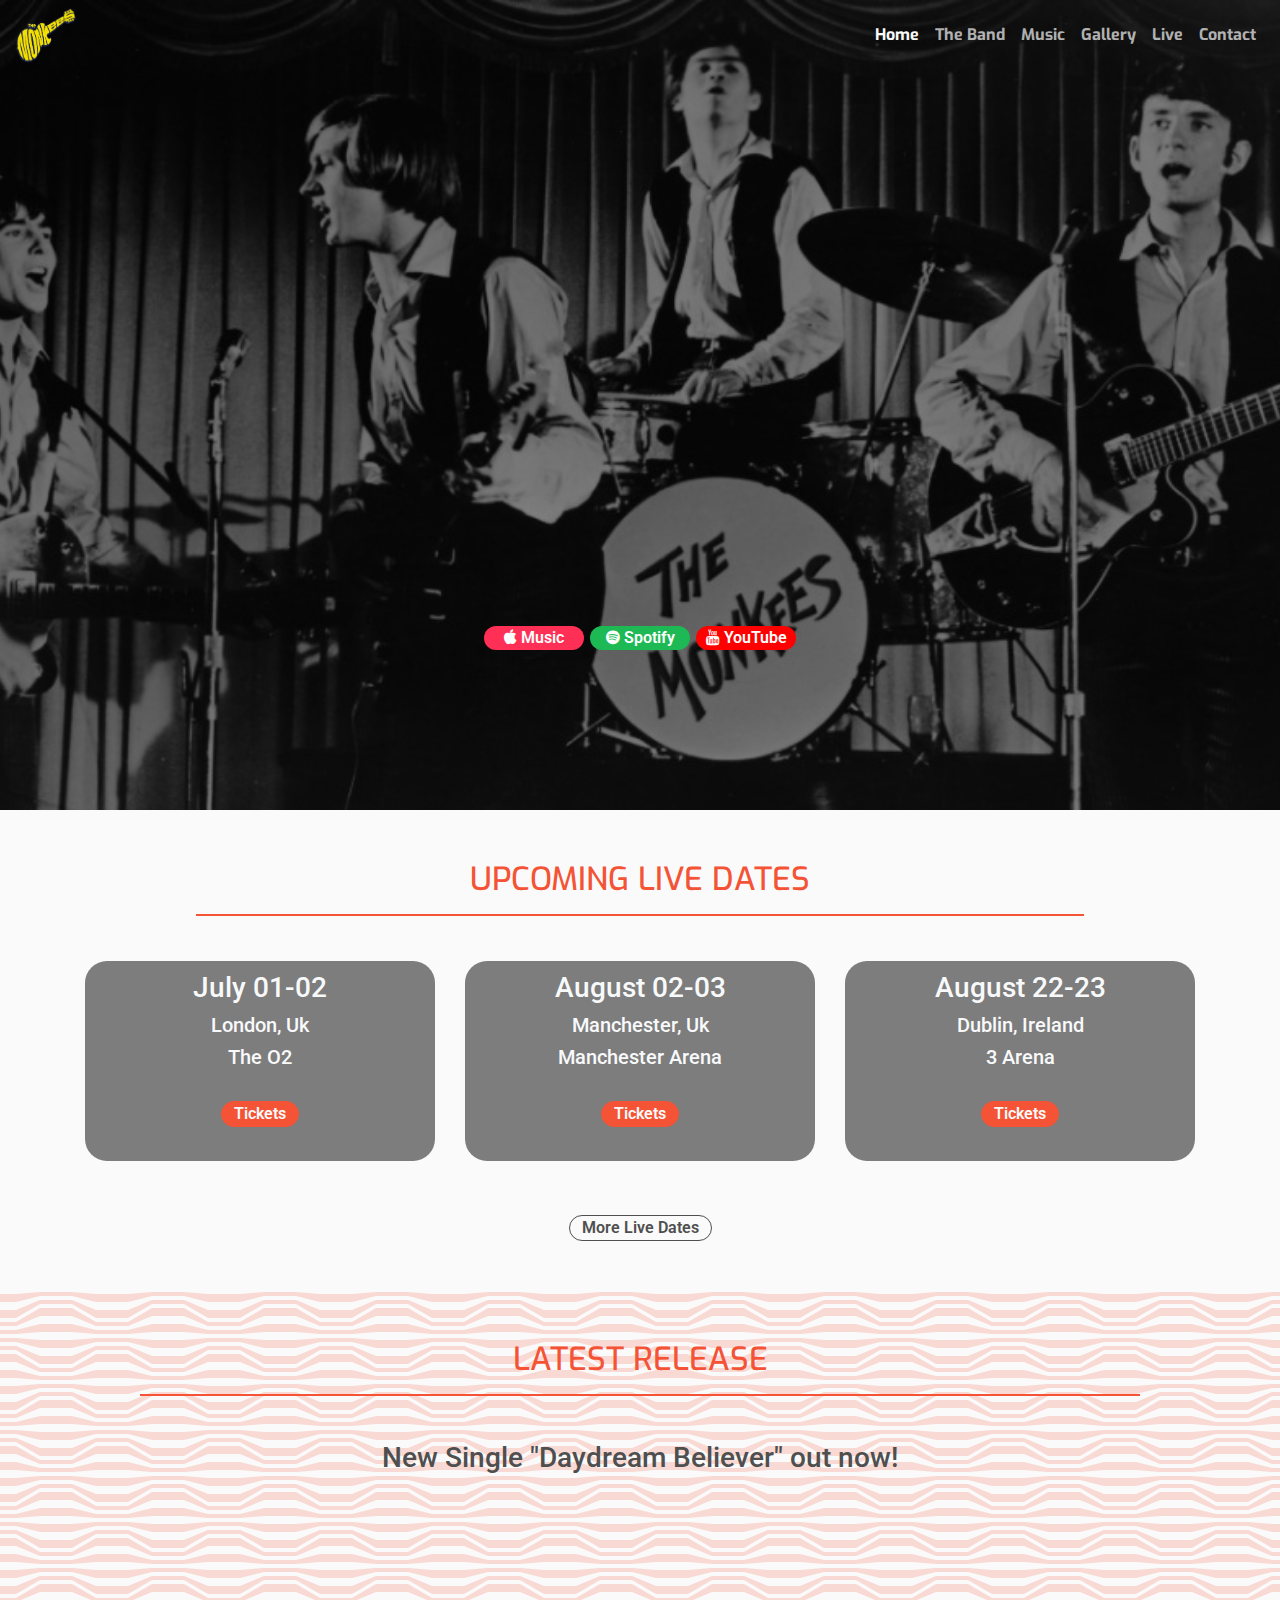
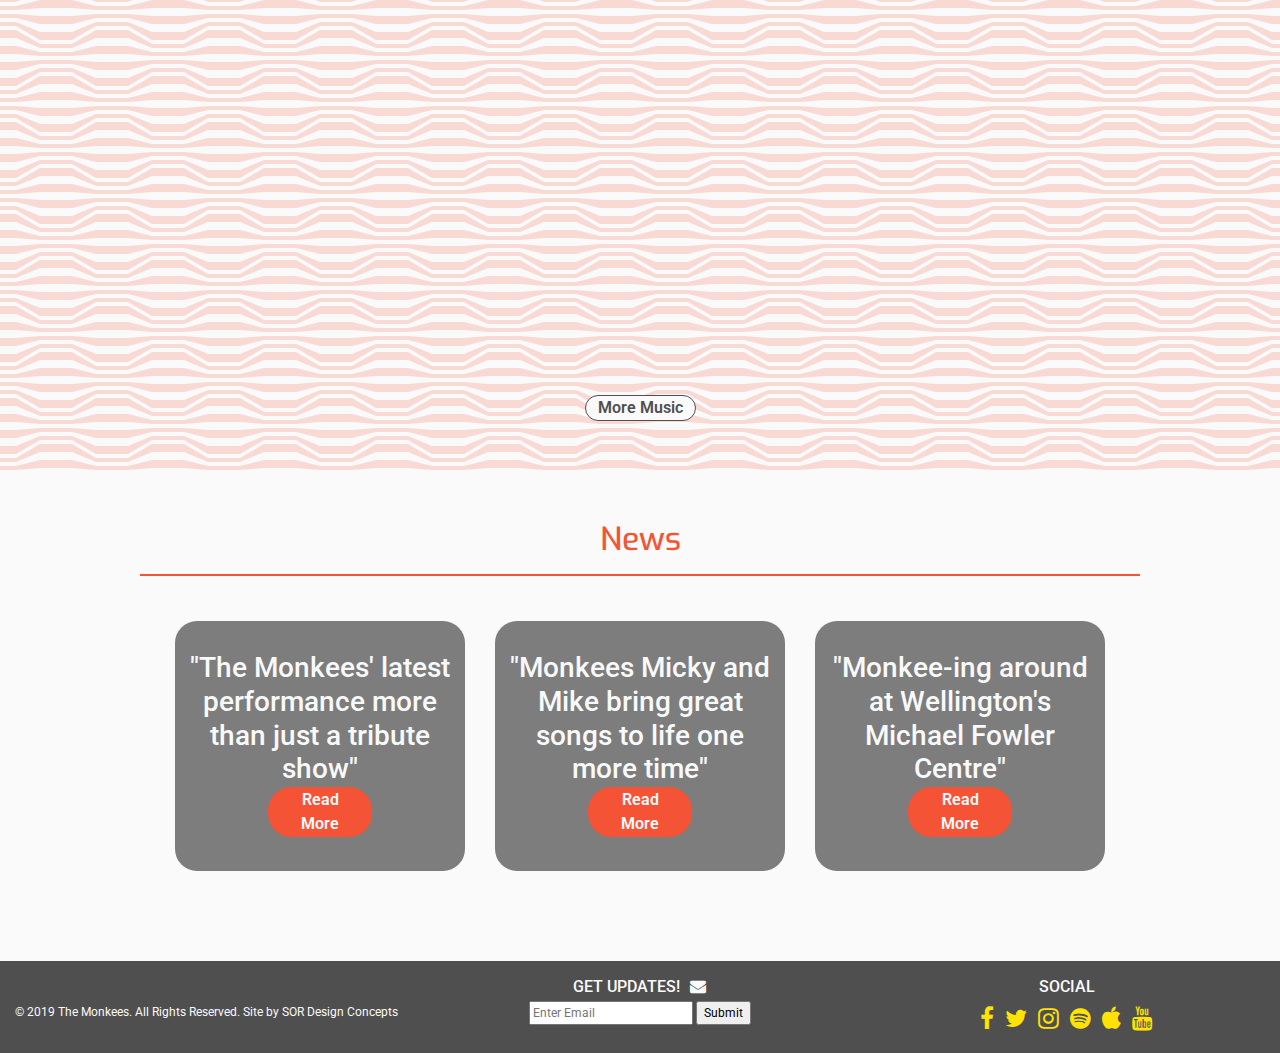
==== commit 2ebbeed5: "image paths updated" ====
--- a/index.html
+++ b/index.html
@@ -12,289 +12,210 @@
 </head>
 
 <body>
-    <div class="home-header-container container-fluid">
-        <nav class="navbar navbar-expand-md navbar-dark nav-fill pt-sm-3">
+
+    <div class="home-nav-container container-fluid">
+        <nav class="navbar navbar-expand-md navbar-dark pt-sm-3">
             <a class="navbar-brand" href="#">
-                <img src="../assets/images/monkees-logo.png" width="60" height="60" alt="Monkees Logo">
+                <img src="./assets/images/monkees-logo.png" width="60" height="60" alt="Monkees Logo">
             </a>
             <button class="navbar-toggler ml-auto" type="button" data-toggle="collapse" data-target="#navbarNavDropdown" aria-controls="navbarNavDropdown" aria-expanded="false" aria-label="Toggle navigation">
                 <span class="navbar-toggler-icon"></span>
             </button>
-            <div class="collapse navbar-collapse" id="navbarNavDropdown">
-                <ul class="navbar-nav w-100 d-flex">
-                    <li class="nav-item active flex-fill">
-                        <a class="nav-link" href="#">Home <span class="sr-only">(current)</span></a>
-                    </li>
-                    <li class="nav-item flex-fill">
+            <div class="collapse navbar-collapse justify-content-end" id="navbarNavDropdown">
+                <ul class="navbar-nav">
+                    <li class="nav-item active">
+                        <a class="nav-link" href="index.html">Home <span class="sr-only">(current)</span></a>
+                    </li>
+                    <li class="nav-item">
                         <a class="nav-link" href="theband.html">The Band</a>
                     </li>
-                    <li class="nav-item flex-fill">
-                        <a class="nav-link" href="#">Music</a>
-                    </li>
-                    <li class="nav-item flex-fill">
-                        <a class="nav-link" href="#">Gallery</a>
-                    </li>
-                    <li class="nav-item flex-fill">
-                        <a class="nav-link" href="#">Live</a>
-                    </li>
-                    <li class="nav-item flex-fill">
-                        <a class="nav-link" href="#">Contact</a>
+                    <li class="nav-item">
+                        <a class="nav-link" href="music.html">Music</a>
+                    </li>
+                    <li class="nav-item">
+                        <a class="nav-link" href="gallery.html">Gallery</a>
+                    </li>
+                    <li class="nav-item">
+                        <a class="nav-link" href="live.html">Live</a>
+                    </li>
+                    <li class="nav-item">
+                        <a class="nav-link" href="contact.html">Contact</a>
                     </li>
                 </ul>
             </div>
         </nav>
     </div>
 
-    <!--social media links-->
-
-    <div class="container-fluid social-container">
+    <!-----------Media links------------>
+
+    <div class="container-fluid media-links-container">
         <div class="opaque-overlay">&nbsp;</div>
-        <div class="row">
-            <div class="col-12 music-links">
-                <a class="btn--social btn--pink d-inline-block" href="#"><i class="fa fa-apple" aria-hidden="true"></i>Music</a>
-                <a class="btn--social btn--green d-inline-block" href="#"><i class="fa fa-spotify" aria-hidden="true"></i>Spotify</a>
-                <a class="btn--social btn--red d-inline-block" href="#"><i class="fa fa-youtube" aria-hidden="true"></i>YouTube</a>
-            </div>
-            <div class="col-12">
+        <a class="btn--media btn--pink d-inline-block" href="https://music.apple.com/us/artist/the-monkees/4512388" target="_blank"><i class="fa fa-apple" aria-hidden="true"></i>Music</a>
+        <a class="btn--media btn--green d-inline-block" href="https://open.spotify.com/album/338yWfNJWW2SXxVfIdczUD" target="_blank"><i class="fa fa-spotify" aria-hidden="true" target="_blank"></i>Spotify</a>
+        <a class="btn--media btn--red d-inline-block" href="https://www.youtube.com/user/themonkees" target="_blank"><i class="fa fa-youtube" aria-hidden="true" target="_blank"></i>YouTube</a>
+    </div>
+
+
+    <main>
+
+        <!--Upcoming Live Dates Section-->
+
+        <section class="container live-container content-container">
+            <div class="section-header">
+                <h2 class="text-uppercase">Upcoming Live Dates</h2>
+                <hr class="block-divider">
+            </div>
+            <div class="row">
+                <div class="col-md-6 col-lg-4">
+                    <div class="live-card live-card-1">
+                        <div class="opaque-overlay--curve">&nbsp;</div>
+                        <div class="live-card-info">
+                            <h3>July 01-02</h3>
+                            <h5>London, Uk</h5>
+                            <h5>The O2</h5>
+                            <a class="btn" href="https://www.ticketmaster.ie/" target="_blank">Tickets</a>
+                        </div>
+                    </div>
+                </div>
+                <div class="col-md-6 col-lg-4">
+                    <div class="live-card live-card-2">
+                        <div class="opaque-overlay--curve">&nbsp;</div>
+                        <div class="live-card-info">
+                            <h3>August 02-03</h3>
+                            <h5>Manchester, Uk</h5>
+                            <h5>Manchester Arena</h5>
+                            <a class="btn" href="https://www.ticketmaster.ie/" target="_blank">Tickets</a>
+                        </div>
+                    </div>
+                </div>
+                <div class="col-12 d-md-none d-lg-block col-lg-4">
+                    <div class="live-card live-card-3">
+                        <div class="opaque-overlay--curve">&nbsp;</div>
+                        <div class="live-card-info">
+                            <h3>August 22-23</h3>
+                            <h5>Dublin, Ireland</h5>
+                            <h5>3 Arena</h5>
+                            <a class="btn" href="https://www.ticketmaster.ie/" target="_blank">Tickets</a>
+                        </div>
+                    </div>
+                </div>
+            </div>
+            <a class="btn btn--local" href="live.html">More Live Dates</a>
+        </section>
+
+
+        <!------------Latest Release-------------->
+
+        <section class="container-fluid latest-container content-container">
+            <div class="section-header">
+                <h2 class="text-uppercase">Latest Release</h2>
+                <hr class="block-divider">
+            </div>
+            <h3>New Single "Daydream Believer" out now!</h3>
+            <div class="row d-flex justify-content-center">
+                <div class="col col-sm-8">
+                    <div class="iframe-container">
+                        <iframe class="resp-iframe" src="https://www.youtube.com/embed/xvqeSJlgaNk" frameborder="0" allow="accelerometer; autoplay; encrypted-media; gyroscope; picture-in-picture" allowfullscreen></iframe>
+                    </div>
+                </div>
+            </div>
+            <a class="btn btn--local" href="music.html">More Music</a>
+        </section>
+
+
+        <!-----------News------------>
+
+        <section class="container-fluid news-container content-container">
+            <div class="section-header">
+                <h2>News</h2>
+                <hr class="block-divider">
+            </div>
+            <div class="row justify-content-center">
+                <div class="col-md-6 col-lg-3">
+                    <div class="news-card news-card-1">
+                        <div class="opaque-overlay--curve">&nbsp;</div>
+                        <div class="news-card-info">
+                            <h3>"The Monkees' latest performance more than just a tribute show"</h3>
+                        </div>
+                        <a class="btn read-more-btn" href="https://www.stuff.co.nz/the-press/christchurch-life/art-and-stage/christchurch-music/113342163/the-monkees-latest-performance-more-than-just-a-tribute-show" target="_blank">Read More</a>
+                    </div>
+                </div>
+                <div class="col-md-6 col-lg-3">
+                    <div class="news-card news-card-2">
+                        <div class="opaque-overlay--curve">&nbsp;</div>
+                        <div class="news-card-info">
+                            <h3>"Monkees Micky and Mike bring great songs to life one more time"</h3>
+                        </div>
+                        <div class="read-more-btn">
+                            <a class="btn" href="https://www.smh.com.au/entertainment/music/monkees-micky-and-mike-bring-great-songs-to-life-one-more-time-20190612-p51x52.html" target="_blank">Read More</a>
+                        </div>
+                    </div>
+                </div>
+                <div class="col-12 d-md-none d-lg-block col-lg-3">
+                    <div class="news-card news-card-3">
+                        <div class="opaque-overlay--curve">&nbsp;</div>
+                        <div class="news-card-info">
+                            <h3>"Monkee-ing around at Wellington's Michael Fowler Centre"</h3>
+                        </div>
+                        <div class="read-more-btn">
+                            <a class="btn" href="https://www.stuff.co.nz/entertainment/music/gig-reviews/113383232/monkeeing-around-at-wellingtons-michael-fowler-centre" target="_blank">Read More</a>
+                        </div>
+                    </div>
+                </div>
+            </div>
+        </section>
+
+    </main>
+
+    <!------------Footer--------------->
+
+    <footer class="container-fluid">
+        <div id="footer-details" class="row">
+            <div class="col-12 col-sm-4 d-flex align-items-center copyright">
+                © 2019 The Monkees. All Rights Reserved. Site by SOR Design Concepts
+            </div>
+            <div class="col-12 col-sm-4">
+                <h5 class="text-uppercase">Get Updates!<i class="fa fa-envelope" aria-hidden="true"></i></h5>
+                <form>
+                    <input type="email" name="emailaddress" id="emailaddress" placeholder="Enter Email" required/>
+                    <input type="submit" value="Submit" />
+                </form>
+            </div>
+            <div class="col-12 col-sm-4">
+                <h5 class="text-uppercase">Social</h5>
                 <ul class="list-inline social-links">
                     <li class="list-inline-item">
-                        <a href="#" target="_blank">
+                        <a href="https://www.facebook.com/TheMonkees/" target="_blank">
                             <i class="fa fa-facebook" aria-hidden="true"></i>
                             <span class="sr-only">Facebook</span>
                         </a>
                     </li>
                     <li class="list-inline-item">
-                        <a href="#" target="_blank">
+                        <a href="https://twitter.com/themonkees?lang=en" target="_blank">
                             <i class="fa fa-twitter" aria-hidden="true"></i>
                             <span class="sr-only">Twitter</span>
                         </a>
                     </li>
                     <li class="list-inline-item">
-                        <a href="#" target="_blank">
+                        <a href="https://www.instagram.com/themonkees/?hl=en" target="_blank">
                             <i class="fa fa-instagram" aria-hidden="true"></i>
                             <span class="sr-only">Instagram</span>
                         </a>
                     </li>
                     <li class="list-inline-item">
-                        <a href="#" target="_blank">
+                        <a href="https://open.spotify.com/album/338yWfNJWW2SXxVfIdczUD" target="_blank">
                             <i class="fa fa-spotify" aria-hidden="true"></i>
                             <span class="sr-only">Spotify</span>
                         </a>
                     </li>
                     <li class="list-inline-item">
-                        <a href="#" target="_blank">
+                        <a href="https://music.apple.com/us/artist/the-monkees/4512388" target="_blank">
                             <i class="fa fa-apple" aria-hidden="true"></i>
                             <span class="sr-only">Apple Music</span>
                         </a>
                     </li>
                     <li class="list-inline-item">
-                        <a href="#" target="_blank">
-                            <i class="fa fa-youtube" aria-hidden="true"></i>
-                            <span class="sr-only">YouTube</span>
-                        </a>
-                    </li>
-                </ul>
-            </div>
-        </div>
-    </div>
-
-
-    <!--Upcoming Live Dates Section-->
-
-    <div class="container-wrapper live-container-wrapper">
-        <div class="container live-container content-container">
-            <section class="live-dates">
-                <div class="row">
-                    <div class="col-12 section-header">
-                        <h2 class="text-uppercase">Upcoming Live Dates</h2>
-                        <hr class="block-divider">
-                    </div>
-                </div>
-                <div class="row">
-                    <div class="col-md-6 col-lg-4">
-                        <div class="live-card live-card-1">
-                            <div class="opaque-overlay--curve">&nbsp;</div>
-                            <div class="live-card-info">
-                                <h3>Date: July 01-02</h3>
-                                <h4>Location: London, Uk</h4>
-                                <h4>Venue: The O2</h4>
-                                <a class="btn" href="">Tickets</a>
-                            </div>
-                        </div>
-                    </div>
-                    <div class="vl vl-1 d-none d-sm-block"> </div>
-                    <div class="col-md-6 col-lg-4">
-                        <div class="live-card live-card-2">
-                            <div class="opaque-overlay--curve">&nbsp;</div>
-                            <div class="live-card-info">
-                                <h3>Date: August 02-03</h3>
-                                <h4>Location: Manchester, Uk</h4>
-                                <h4>Venue: Manchester Arena</h4>
-                                <a class="btn" href="">Tickets</a>
-                            </div>
-                        </div>
-                    </div>
-                    <div class="vl vl-2 d-none d-lg-block"> </div>
-                    <div class="col-12 d-md-none d-lg-block col-lg-4">
-                        <div class="live-card live-card-3">
-                            <div class="opaque-overlay--curve">&nbsp;</div>
-                            <div class="live-card-info">
-                                <h3>Date: August 22-23</h3>
-                                <h4>Location: Dublin</h4>
-                                <h4>Venue: 3 Arena</h4>
-                                <a class="btn" href="">Tickets</a>
-                            </div>
-                        </div>
-                    </div>
-                </div>
-
-                <div class="row">
-                    <div class="col">
-                        <a class="btn" href="">More Live Dates</a>
-                    </div>
-                </div>
-            </section>
-        </div>
-    </div>
-
-    <!--Latest Release-->
-    <div class="container-wrapper latest-container-wrapper">
-        <div class="container latest-container content-container">
-            <section class="latest">
-                <div class="row">
-                    <div class="col section-header">
-                        <h2>Latest Release</h2>
-                        <hr class="block-divider">
-                    </div>
-                </div>
-                <div class="d-inline-flex align-items-center">
-                    <h3>New Single "Daydream Believer" out now!</h3>
-                    <a class="btn-cta btn-success" href="">Buy!</a>
-                </div>
-                <div class="row d-flex justify-content-center">
-                    <div class="col col-sm-8">
-                        <div class="iframe-container">
-                            <iframe class="resp-iframe" src="https://www.youtube.com/embed/xvqeSJlgaNk" frameborder="0" allow="accelerometer; autoplay; encrypted-media; gyroscope; picture-in-picture" allowfullscreen></iframe>
-                        </div>
-                    </div>
-                </div>
-                <div class="row">
-                    <div class="col">
-                        <a class="btn" href="">More Music</a>
-                    </div>
-                </div>
-            </section>
-        </div>
-    </div>
-
-    <!--News-->
-    <div class="container-wrapper news-container-wrapper">
-        <div class="container news-container content-container">
-            <section class="news">
-                <div class="row">
-                    <div class="col section-header">
-                        <h2>News</h2>
-                        <hr class="block-divider">
-                    </div>
-                </div>
-                <div class="row">
-                    <div class="col-md-6 col-lg-4">
-                        <div class="news-card news-card-1">
-                            <div class="opaque-overlay--curve">&nbsp;</div>
-                            <div class="news-card-info">
-                                <h3>Uk and Ireland Tour starting in July</h3>
-                                <p>We are excited to announce our Uk and Ireland headline dates in July and August 2019. Support comes from The Pet Shop Boys (Uk) and The Marvelettes (Ireland).
-                                </p>
-                            </div>
-                            <div class="read-more-btn">
-                                <a class="btn" href="">Read More</a>
-                            </div>
-                        </div>
-                    </div>
-                    <div class="col-md-6 col-lg-4">
-                        <div class="news-card news-card-2">
-                            <div class="opaque-overlay--curve">&nbsp;</div>
-                            <div class="news-card-info">
-                                <h3>New Greatest Hits Album</h3>
-                                <h5>"More of the Greatest Hits"</h5>
-                                <p>New Greatest Hits Album is out now. Read more to hear from the band on what dictated their selections.
-                                </p>
-                            </div>
-                            <div class="read-more-btn">
-                                <a class="btn" href="">Read More</a>
-                            </div>
-                        </div>
-                    </div>
-                    <div class="col-12 d-md-none d-lg-block col-lg-4">
-                        <div class="news-card news-card-3">
-                            <div class="opaque-overlay--curve">&nbsp;</div>
-                            <div class="news-card-info">
-                                <h3>New Online Store</h3>
-                                <p>A new online store providing all of the latest and greatest Monkees merchanidise is due to launch soon!
-                                </p>
-                            </div>
-                            <div class="read-more-btn">
-                                <a class="btn" href="">Read More</a>
-                            </div>
-                        </div>
-                    </div>
-                </div>
-            </section>
-        </div>
-    </div>
-
-
-    <footer class="container-fluid">
-        <div id="footer-details" class="row">
-            <div class="col sm-4">
-                <h5 class="uppercase general-sub"><a href="theband.html"></a>About</h5>
-                <a href="theband.html" class="footer-about">Learn More About The Monkees</a>
-            </div>
-            <div class="col sm-4">
-                <h5 class="uppercase general-sub">Get Updates!</h5>
-                <p class="inline-block">
-
-                    <a href="#" target="_blank" class="newsletter">
-                        Sign up to The Monkees monthly newsletter!<i class="fa fa-envelope" aria-hidden="true"></i>
-                        <span class="sr-only">Sign up to newsletter</span>
-                    </a>
-                </p>
-            </div>
-            <div class="col sm-4">
-                <h5 class="uppercase general-sub">Social</h5>
-                <ul class="list-inline social-links">
-                    <li class="list-inline-item">
-                        <a href="#" target="_blank">
-                            <i class="fa fa-facebook" aria-hidden="true"></i>
-                            <span class="sr-only">Facebook</span>
-                        </a>
-                    </li>
-                    <li class="list-inline-item">
-                        <a href="#" target="_blank">
-                            <i class="fa fa-twitter" aria-hidden="true"></i>
-                            <span class="sr-only">Twitter</span>
-                        </a>
-                    </li>
-                    <li class="list-inline-item">
-                        <a href="#" target="_blank">
-                            <i class="fa fa-instagram" aria-hidden="true"></i>
-                            <span class="sr-only">Instagram</span>
-                        </a>
-                    </li>
-                    <li class="list-inline-item">
-                        <a href="#" target="_blank">
-                            <i class="fa fa-spotify" aria-hidden="true"></i>
-                            <span class="sr-only">Spotify</span>
-                        </a>
-                    </li>
-                    <li class="list-inline-item">
-                        <a href="#" target="_blank">
-                            <i class="fa fa-apple" aria-hidden="true"></i>
-                            <span class="sr-only">Apple Music</span>
-                        </a>
-                    </li>
-                    <li class="list-inline-item">
-                        <a href="#" target="_blank">
+                        <a href="https://www.youtube.com/user/themonkees" target="_blank">
                             <i class="fa fa-youtube" aria-hidden="true"></i>
                             <span class="sr-only">YouTube</span>
                         </a>
--- a/assets/css/style.css
+++ b/assets/css/style.css
@@ -1,28 +1,84 @@
 @import url('https://fonts.googleapis.com/css?family=Roboto:100,200,300,400,500,600,700|Exo:100,200,300,400,500,600,700');
 
 body {
+    
     font-family: 'Roboto', sans-serif;
     background-color: #fafafa;
-}
-
-/*.logo {
-    background-image: url("../images/monkees-logo.png");
-    
-    background-position: center;
-    background-repeat: no-repeat;
-
-    background-size: contain;
-    -webkit-background-size: contain;
-    -moz-background-size: contain;
-    -o-background-size: contain;
-
-    padding: 0;
-    margin-top: 6px;
-
-    opacity: 0.5;
-    min-height: 70px;
-    animation: move 1.5s ease-in-out;
-}*/
+    color: #4f4f4f;
+}
+
+/*------------General_Universal-----------*/
+
+.container-wrapper {
+    text-align: center;
+}
+
+/*----Section Headers----*/
+
+.section-header {
+    font-family: 'Exo', sans-serif;
+    font-weight: 600;
+    margin-bottom: 45px;
+    border-bottom: 0;
+    text-align: center;
+    color: #f55336;
+    padding-top: 25px;
+}
+
+
+/*-----Block Dividers-----*/
+
+.block-divider {
+    width: 80%;
+    height: 2px;
+    border: 0;
+    background-color: #f55336;
+}
+
+.block-divider--short {
+    width: 50%;
+    height: 2px;
+    border: 0;
+    background-color: #f55336;
+}
+
+@media(min-width: 376px) {
+    .block-divider--short {
+        display: none;
+    }
+}
+
+.block-divider--light {
+    width: 80%;
+    height: 1px;
+    border: 0;
+    background-color: rgba(79, 79, 79, 0.4)
+}
+
+@media(min-width: 376px) {
+    .block-divider--light {
+        display: none;
+    }
+}
+
+
+.content-container {
+    padding-top: 25px;
+    padding-bottom: 25px;
+    position: relative;
+    text-align: center;
+}
+
+.content-container:last-of-type {
+
+    padding-bottom: 45px;
+}
+
+
+/*-------navbar----------*/
+
+
+/*nav-animation*/
 
 @keyframes move {
     from {
@@ -34,7 +90,7 @@
 }
 
 
-.home-header-container {
+.home-nav-container {
     position: absolute;
     top: 0;
     left: 0;
@@ -44,15 +100,15 @@
     background-color: transparent;
 }
 
-.header-container {
-    position: relative;
-    background-color: #f55336;
+
+.nav-container {
+    position: absolute;
+    top: 0;
+    left: 0;
+    padding-left: 0;
+    padding-right: 0;
     z-index: 1;
-}
-
-.header-wrapper {
-    margin: 0;
-    padding-left: 6px;
+    background-color: transparent;
 }
 
 
@@ -64,6 +120,7 @@
     width: 100%;
     background-color: rgba(0, 0, 0, 0.5)
 }
+
 
 .opaque-overlay--curve {
     position: absolute;
@@ -76,207 +133,96 @@
 }
 
 
-/*.show .navbar-nav {
-    position: absolute;
-    top: 30px;
-}*/
+.navbar-nav {
+    padding-right: 1rem;
+    text-align: center;
+}
+
 
 .navbar .navbar-toggler {
     font-size: 1.5rem;
-    border-color: rgba(255, 227, 143, 0.7);
+    border-color: rgba(250, 250, 250, 0.85);
     margin-right: 0.5rem;
     padding: 0;
 }
 
+
 .navbar-brand {
     margin-left: 1rem;
 }
 
-.navbar-container {
-    margin-bottom: 0;
-    border: 0;
-    width: 100%;
-    padding-left: 0;
-}
-
-
 .navbar {
     position: relative;
     animation: move 1s ease-in-out;
     padding: 0!important;
 }
 
-
 .navbar-dark .navbar-nav .nav-link {
-    color: rgb(255, 226, 7, .5);
+    color: rgb(250, 250, 250, .7);
 }
 
 .navbar-dark .navbar-nav .active>.nav-link {
-    color: rgb(255, 226, 7, 1);
-}
-
-.navbar-dark .navbar-nav .nav-link.active {
-    color: rgb(255, 226, 7, 1);
+    color: rgb(250, 250, 250, 1);
+}
+
+.navbar-dark .navbar-nav .nav-link .active {
+    color: rgb(250, 250, 250, 1);
 }
 
 .navbar-dark .navbar-nav .nav-link:focus,
 .navbar-dark .navbar-nav .nav-link:hover {
-    color: rgba(255, 226, 7, 0.75);
+    color: rgba(250, 250, 250, 0.85);
 }
 
 .nav-item {
     font-family: 'Exo', sans-serif;
     font-weight: 700;
-    font-size: 1.25rem;
-}
-
-
-.show .nav-item {
-    font-size: 1rem;
-}
-
-.show .nav-item .nav-link {
-    padding-top: 4px;
-    padding-bottom: 4px;
-}
-
-@media(min-width: 992px) {
-    .nav-item {
-        font-size: 1.5rem;
-    }
-}
-
-
-
-
-.navbar-expand-md .navbar-nav .nav-link {
-    padding-right: 0;
-    padding-left: 0;
-}
-
-
-    
-
-
-.social-container {
+}
+
+
+
+/*----------media links-----------*/
+
+
+
+.media-links-container {
 
     height: 90vh;
-    background: url(../images/monkees-bg.jpg) no-repeat center top fixed;
-    -webkit-background-size: cover;
-    -moz-background-size: cover;
-    -o-background-size: cover;
-    background-size: cover;
-
+    background: url(../images/monkees-bg2.jpg) no-repeat;
+    background-size: 100% 100%;
     display: flex;
-    align-items: center;
+    align-items: flex-end;
     justify-content: center;
     text-align: center;
-
-    position: relative;
-}
-
-.social-links {
-    padding-top: 10px;
-}
-
-.social-links a {
-    font-size: 1.25rem;
-    color: #ffe207;
-    
-    transition: all .25s ease-in-out;
-    -moz-transition: all .25s ease-in-out;
-    -webkit-transition: all .25s ease-in-out;
-}
-
-
-.social-links a:hover {
-    color: #ffea4e;
-}
-
-
-
-
-/*Section Headers*/
-
-.section-header {
-    font-family: 'Exo', sans-serif;
-    font-weight: 600;
-    margin-bottom: 25px;
-    border-bottom: 0;
-    text-align: center;
-    color: #f55336;
-    padding-top: 25px;
-}
-
-.section-header h2 {
-    margin-top: 0;
-}
-
-
-/*Block Dividers*/
-
-.block-divider {
-    width: 80%;
-    height: 2px;
-    border: 0;
-    background-color: #f55336;
-}
-
-.block-divider--orange {
-    background-color: #e4a024;
-}
-
-.block-divider--white {
-    background-color: #fff
-}
-
-.block-divider--short {
-    width: 35px;
-}
-
-/*.vl {
-    border-left: 3px solid #f55336;
-    height: 100px;
-    position: absolute;
-    top: 50%;
-}
-
-@media(min-width:992px) {
-    .vl-1 {
-
-        left: 33.3%;
-    }
-}
-
-@media(max-width:991px) {
-    .vl-1 {
-        left: 50%;
-    }
-}
-
-.vl-2 {
-    left: 66.6%;
-}*/
-
-.container-wrapper {
-    text-align: center;
-}
-
-.live-container-wrapper {
-    background-color: #fafafa;
-
-}
-
-.latest-container-wrapper {
+    position: relative;
+}
+
+@media(min-width: 769px) {
+    
+    .media-links-container {
+        
+        background: url(../images/monkees-bg.jpg) no-repeat center top fixed;
+        -webkit-background-size: cover;
+        -moz-background-size: cover;
+        -o-background-size: cover;
+        background-size: cover;
+    }
+}
+
+
+
+/*----------homepage_Latest-Release-------------*/
+
+
+.latest-container {
+    
     background-color: #fafafa;
     background-image: url("data:image/svg+xml,%3Csvg xmlns='http://www.w3.org/2000/svg' width='112' height='92' viewBox='0 0 112 92'%3E%3Cg fill='%23f55336' fill-opacity='0.2'%3E%3Cpath fill-rule='evenodd' d='M72 10H40L16 20H0v8h16l24-14h32l24 14h16v-8H96L72 10zm0-8H40L16 4H0v8h16l24-6h32l24 6h16V4H96L72 2zm0 84H40l-24-6H0v8h16l24 2h32l24-2h16v-8H96l-24 6zm0-8H40L16 64H0v8h16l24 10h32l24-10h16v-8H96L72 78zm0-12H40L16 56H0v4h16l24 14h32l24-14h16v-4H96L72 66zm0-16H40l-24-2H0v4h16l24 6h32l24-6h16v-4H96l-24 2zm0-16H40l-24 6H0v4h16l24-2h32l24 2h16v-4H96l-24-6zm0-16H40L16 32H0v4h16l24-10h32l24 10h16v-4H96L72 18z'/%3E%3C/g%3E%3C/svg%3E");
 }
 
-.content-container {
-    padding-top: 25px;
-    padding-bottom: 50px;
-    position: relative;
-
+
+.latest-container h3 {
+    padding-bottom: 25px;
 }
 
 
@@ -284,7 +230,7 @@
 
     padding: 10px;
     color: #f8f9fa;
-    margin-bottom: 45px;
+    margin-bottom: 30px;
     text-align: center;
     -webkit-background-size: cover;
     -moz-background-size: cover;
@@ -311,17 +257,7 @@
     position: relative;
 }
 
-.container-wrapper--red {
-    background-color: rgba(236, 23, 58, 0.2);
-    color: white;
-    background-size: cover;
-}
-
-@media(min-width:769px) {
-    .iframe-size {
-        width: 60%;
-    }
-}
+
 
 .iframe-container {
     position: relative;
@@ -339,7 +275,9 @@
     border: 0;
 }
 
-/*------------News-------------*/
+
+/*-------------------News------------------*/
+
 
 .news-card {
 
@@ -359,18 +297,19 @@
 
 
 .news-card-1 {
-    background-image: url(../images/London2.jpg);
+    background-image: url(../images/monkees-bg3.jpg);
 }
 
 .news-card-2 {
-    background-image: url(../images/album.jpg);
+    background-image: url(../images/mn_md.jpg);
 }
 
 .news-card-3 {
-    background-image: url(../images/cover2.png);
+    background-image: url(../images/monkees-bg4.jpg);
 }
 
 .news-card-info {
+    top: 20px;
     position: relative;
 }
 
@@ -383,79 +322,17 @@
 }
 
 
-/*----------The Band------------*/
-
-.overlay-image {
- position: relative;
- width: 100%;
-}
-
-/* Original image */
-.overlay-image .image {
- display: block;
- width: 100%;
- /*height: auto;*/
- object-fit: cover;
-}
-
-/* Original text overlay */
-.overlay-image .text {
- color: #fff;
- font-size: 1vw;
- text-align: center;
- position: absolute;
- top: 50%;
- left: 50%;
- transform: translate(-50%, -50%);
- width: 90%;
-
-}
-
-.overlay-image .text .bio {
- text-align: justify;
-}
-
-
-/* New overlay on hover */
-.overlay-image .hover {
- position: absolute;
- top: 0;
- height: 100%;
- width: 100%;
- background-color: rgba(0,0,0, 0.75);
- opacity: 0;
- transition: .5s ease;
- overflow: hidden;
-}
-
-
-.overlay-image:hover .hover {
- opacity: 1;
-}
-
-.overlay-image .normal {
- transition: .5s ease;
-}
-
-.overlay-image:hover .normal {
- opacity: 0;
-}
-
-
-.band-image, .member-image {
-    padding-bottom: 25px;
-}
-
-.band .band-image img {
-    width: 100%;
-}
-
-.member-text {
-    text-align: justify;
-}
-
-.member-text p {
-    font-size: small;
+
+/*-------------------The Band------------------*/
+
+
+.band-img-container {
+    
+    height: 60vh;
+    background: url(../images/monkees-bg3.jpg) no-repeat center top scroll;
+    background-size: 100% 100%;
+    position: relative;
+    color: #fafafa;
 }
 
 .container-wrapper--band {
@@ -463,11 +340,142 @@
     background-image: url("data:image/svg+xml,%3Csvg width='100' height='100' viewBox='0 0 100 100' xmlns='http://www.w3.org/2000/svg'%3E%3Cpath d='M11 18c3.866 0 7-3.134 7-7s-3.134-7-7-7-7 3.134-7 7 3.134 7 7 7zm48 25c3.866 0 7-3.134 7-7s-3.134-7-7-7-7 3.134-7 7 3.134 7 7 7zm-43-7c1.657 0 3-1.343 3-3s-1.343-3-3-3-3 1.343-3 3 1.343 3 3 3zm63 31c1.657 0 3-1.343 3-3s-1.343-3-3-3-3 1.343-3 3 1.343 3 3 3zM34 90c1.657 0 3-1.343 3-3s-1.343-3-3-3-3 1.343-3 3 1.343 3 3 3zm56-76c1.657 0 3-1.343 3-3s-1.343-3-3-3-3 1.343-3 3 1.343 3 3 3zM12 86c2.21 0 4-1.79 4-4s-1.79-4-4-4-4 1.79-4 4 1.79 4 4 4zm28-65c2.21 0 4-1.79 4-4s-1.79-4-4-4-4 1.79-4 4 1.79 4 4 4zm23-11c2.76 0 5-2.24 5-5s-2.24-5-5-5-5 2.24-5 5 2.24 5 5 5zm-6 60c2.21 0 4-1.79 4-4s-1.79-4-4-4-4 1.79-4 4 1.79 4 4 4zm29 22c2.76 0 5-2.24 5-5s-2.24-5-5-5-5 2.24-5 5 2.24 5 5 5zM32 63c2.76 0 5-2.24 5-5s-2.24-5-5-5-5 2.24-5 5 2.24 5 5 5zm57-13c2.76 0 5-2.24 5-5s-2.24-5-5-5-5 2.24-5 5 2.24 5 5 5zm-9-21c1.105 0 2-.895 2-2s-.895-2-2-2-2 .895-2 2 .895 2 2 2zM60 91c1.105 0 2-.895 2-2s-.895-2-2-2-2 .895-2 2 .895 2 2 2zM35 41c1.105 0 2-.895 2-2s-.895-2-2-2-2 .895-2 2 .895 2 2 2zM12 60c1.105 0 2-.895 2-2s-.895-2-2-2-2 .895-2 2 .895 2 2 2z' fill='%23ffc107' fill-opacity='0.2' fill-rule='evenodd'/%3E%3C/svg%3E");
 }
 
-/*-------------Music Page-------------*/
+
+
+/*---------------The Members-----------------*/
+
+
+
+.member {
+    padding: 16px 0;
+    margin-bottom: 16px;
+    background-color: #fafafa;
+}
+
+.member-img {
+    text-align: center;
+    padding-bottom: 12px;
+}
+
+.member .bio {
+    text-align: justify;
+}
+
+@media(min-width: 769px) {
+    .member {
+        display: flex;
+        justify-content: center;
+        text-align: left;
+    }
+}
+
+
+@media(min-width: 376px) {
+    .member {
+        border: solid 2px;
+        border-color: #4f4f4f;
+    }
+}
+
+
+.band-image img {
+    width: 100%;
+    padding-bottom: 24px;
+}
+
+
+
+
+/*----------------Music Page---------------*/
+
+
+
+.music-img-container {
+    height: 60vh;
+    background: url(../images/monkees-bg9.jpg) no-repeat center bottom scroll;
+    background-size: 100% 100%;
+
+    display: flex;
+    align-items: center;
+    justify-content: center;
+    text-align: left;
+
+    position: relative;
+    color: #fafafa;
+}
+
+@media (min-width: 376px) {
+
+    .music-img-container {
+        background: url(../images/monkees-bg4.jpg) no-repeat center bottom scroll;
+        background-size: 100% 100%;
+    }
+}
+
+
+/*----overlay when hover on latest release---*/
+
+.overlay-image {
+    position: relative;
+}
+
+/* Original text overlay */
+
+.overlay-image .text {
+    color: #fff;
+    font-size: 1.5rem;
+    text-align: center;
+    position: absolute;
+    top: 50%;
+    left: 50%;
+    transform: translate(-50%, -50%);
+    width: 100%;
+
+}
+
+.overlay-image i {
+    padding-left: 10px;
+}
+
+.overlay-image .text .bio {
+    text-align: justify;
+}
+
+
+/* New overlay on hover */
+
+.overlay-image .hover {
+    position: absolute;
+    top: 0;
+    height: 100%;
+    width: 36%;
+    background-color: rgba(0, 0, 0, 0.75);
+    opacity: 0;
+    transition: .5s ease;
+    overflow: hidden;
+}
+
+.overlay-image:hover .hover {
+    opacity: 1;
+}
+
+.overlay-image .normal {
+    transition: .5s ease;
+}
+
+/*!----overlay when hover on latest release---*/
+
+
+
+
+/*--------new music_latest album release--------*/
 
 .new-music {
-    color: #fafafa;
-    
+
+    position: relative;
+    z-index: 1;
+    color: #fafafa;
+
     -webkit-transition: all 0.25s ease;
     -moz-transition: all 0.25s ease;
     -o-transition: all 0.25s ease;
@@ -476,9 +484,10 @@
 }
 
 .new-music img {
-    
+
     height: 160px;
     width: 160px;
+    margin-right: 16px;
 
     -webkit-transition: all 0.25s ease;
     -moz-transition: all 0.25s ease;
@@ -487,18 +496,10 @@
     transition: all 0.25s ease;
 }
 
-.new-music:hover{
-    color: #e9ecef;
-}
-
-.new-music:hover img {
-    height: 165px;
-    width: 165px;
-}
 
 @media(max-width: 576px) {
     .new-music {
-    text-align: center;
+        display: none;
     }
 }
 
@@ -507,53 +508,62 @@
     margin-bottom: 0.5rem;
 }
 
-.new-music-container {
-    background: url(../images/cover1.jpg) no-repeat center bottom scroll;
-    -webkit-background-size: cover;
-    -moz-background-size: cover;
-    -o-background-size: cover;
-    background-size: cover;
-    
-    position: relative;
-    
-    color: #fafafa;
-}
-
-/*-------albums---------*/
-
-.track-list-container {
-    text-align: center;
-
-}
-
-.album-image {
-    padding: 0.5rem 0.5rem;
-}
-
-.album-image i {
-    padding-left: 0.25rem;
-}
-
-.more-albums-container {
-    display: none
-}
-
-@media(min-width:577px) {
-    .more-albums-container {
+/*--------Main Music section---------*/
+
+.music-container {
+    
+}
+
+.music-container h3 {
+    display: inline-block;
+    border-bottom: solid 2px;
+    width: 60%;
+    text-align: center;
+    border-color: rgba(79, 79, 79, 0.4);
+    margin-bottom: 44px;
+}
+
+
+/*--------Top Tracks---------*/
+
+.top-tracks audio {
     display: block;
-
-    }
-}
-
-.track-list iframe {
-    min-height: 650px;
-    padding: 25px 0px;
-}
-
-.more-albums-container .section-header {
-    margin-bottom: 0;
-    text-decoration: underline;
-}
+    text-align: center;
+    margin: auto;
+    margin-top: 16px;
+    margin-bottom: 16px;
+}
+
+
+.top-tracks {
+    text-align: center;
+    margin-bottom: 45px;
+}
+
+
+.top-tracks .single img {
+    height: 160px;
+    width: 160px;
+}
+
+/*apple-music-iframe*/
+
+.am-iframe {
+    display: block;
+    margin: auto;
+}
+
+
+/*---------Music--video section---------*/
+
+.video-container .iframe-container {
+    margin-bottom: 45px;
+}
+
+.video-container {
+    
+}
+
 
 /*-----------Gallery--------------*/
 
@@ -563,32 +573,65 @@
     margin-bottom: 25px;
 }
 
-/*------------Live--------------*/
-
-.live-image-container {
-
-    height: 90vh;
-    background: url(../images/cover1.jpg) no-repeat center fixed;
-    top: -100px;
-    -webkit-background-size: cover;
-    -moz-background-size: cover;
-    -o-background-size: cover;
-    background-size: cover;
-
+.gallery-img-container {
+    height: 60vh;
+    background: url(../images/music-bg6.jpg) no-repeat center top scroll;
+    background-size: 110% 120%;
     display: flex;
     align-items: center;
     justify-content: center;
-    text-align: center;
-    
-
-
-    position: relative;
-}
-
-/*buttons*/
+    text-align: left;
+    position: relative;
+    color: #fafafa;
+}
+
+
+
+/*---------------Live------------------*/
+
+
+.live-img-container {
+
+    height: 60vh;
+    background: url(../images/monkees-bg6.jpg) no-repeat center top scroll;
+    display: flex;
+    align-items: center;
+    justify-content: center;
+    text-align: center;
+    background-size: 100% 100%;
+    position: relative;
+}
+
+
+/*---------------Contact-----------------*/
+
+.contact-img-container {
+
+    height: 60vh;
+    background: url(../images/monkees-bg8.jpg) no-repeat center top scroll;
+    display: flex;
+    align-items: center;
+    justify-content: center;
+    text-align: center;
+    background-size: 100% 100%;
+    position: relative;
+    
+}
+
+@media(min-width:376px) {
+    
+    .contact-img-container {
+        background: url(../images/monkees-bg5.jpg) no-repeat center top scroll;
+        background-size: 100% 100%;
+    }
+    
+}
+
+/*--------------buttons_links---------------*/
 
 a:hover {
     text-decoration: none;
+    color: #fff;
 }
 
 .music-links {
@@ -607,22 +650,52 @@
     border-color: #f55336;
     padding-top: 0;
     padding-bottom: 0;
-    margin-top: 16px;
-    
+    margin-top: 24px;
+    margin-bottom: 24px;
+
     transition: all .25s ease-in-out;
     -moz-transition: all .25s ease-in-out;
     -webkit-transition: all .25s ease-in-out;
 }
 
-.btn--social {
+
+.btn-live--ticket {
+    margin: 0;
+}
+
+
+@media(max-width: 375px) {
+    .btn-live--ticket {
+        font-size: 0.75rem;
+        font-weight: 400;
+        padding-left: 0.5rem;
+        padding-right: 0.5rem;
+    }
+}
+
+
+.btn-local {
+    color: #fafafa;
+    background-color: #4f4f4f;
+    border-color: #4f4f4f;
+}
+
+
+.btn--media {
     font-weight: 600;
     border-radius: 23px;
     width: 100px;
-    
+    z-index: 1;
+    margin: 0 0.2rem 10rem 0.2rem;
     transition: all .25s ease-in-out;
     -moz-transition: all .25s ease-in-out;
     -webkit-transition: all .25s ease-in-out;
 }
+
+.btn--media .fa {
+    padding-right: 4px;
+}
+
 
 .btn-cta {
     font-size: 1rem;
@@ -662,6 +735,22 @@
     text-decoration: none;
 }
 
+.btn--local {
+    color: #4f4f4f;
+    background-color: #fafafa;
+    border-color: #4f4f4f;
+}
+
+.btn--local:hover,
+.btn--local:active,
+.btn--local:focus,
+.btn--local:active:focus {
+    background-color: #4f4f4f;
+    border-color: #4f4f4f;
+    color: #fafafa;
+    text-decoration: none;
+}
+
 .btn--pink:hover,
 .btn--pink:active,
 .btn--pink:focus,
@@ -693,17 +782,25 @@
 }
 
 
+/*---------footer-----------*/
+
+
 footer {
     font-size: 0.75rem;
     background-color: #4f4f4f;
-    color: #ffe207;
-}
-
-footer h5 {
-    color: #fafafa;
-    padding-top: 10px;
-    margin-bottom: 0.15rem;
+    color: #fafafa;
+}
+
+footer h5,
+footer p {
+    color: #fafafa;
+    padding-top: 16px;
+    margin-bottom: 0.25rem;
     font-size: 1rem;
+}
+
+footer .fa-envelope {
+    padding-left: 10px;
 }
 
 #footer-details {
@@ -715,15 +812,20 @@
 }
 
 
-.footer-about, .newsletter {
+.footer-about,
+.newsletter {
+    
     color: #ffe207;
-    
     transition: all .25s ease-in-out;
     -moz-transition: all .25s ease-in-out;
     -webkit-transition: all .25s ease-in-out;
 }
 
-.footer-about:hover,.footer-about:focus, .newsletter:hover, .newsletter:focus {
+
+.footer-about:hover,
+.footer-about:focus,
+.newsletter:hover,
+.newsletter:focus {
     color: #ffea4e;
 }
 
@@ -731,5 +833,23 @@
     padding-left: 6px;
 }
 
-
-
+footer .copyright {
+    padding-top: 10px;
+}
+
+.social-links {
+    padding-top: 10px;
+}
+
+.social-links a {
+    font-size: 1.5rem;
+    color: #ffe207;
+    transition: all .25s ease-in-out;
+    -moz-transition: all .25s ease-in-out;
+    -webkit-transition: all .25s ease-in-out;
+}
+
+
+.social-links a:hover {
+    color: #ffea4e;
+}
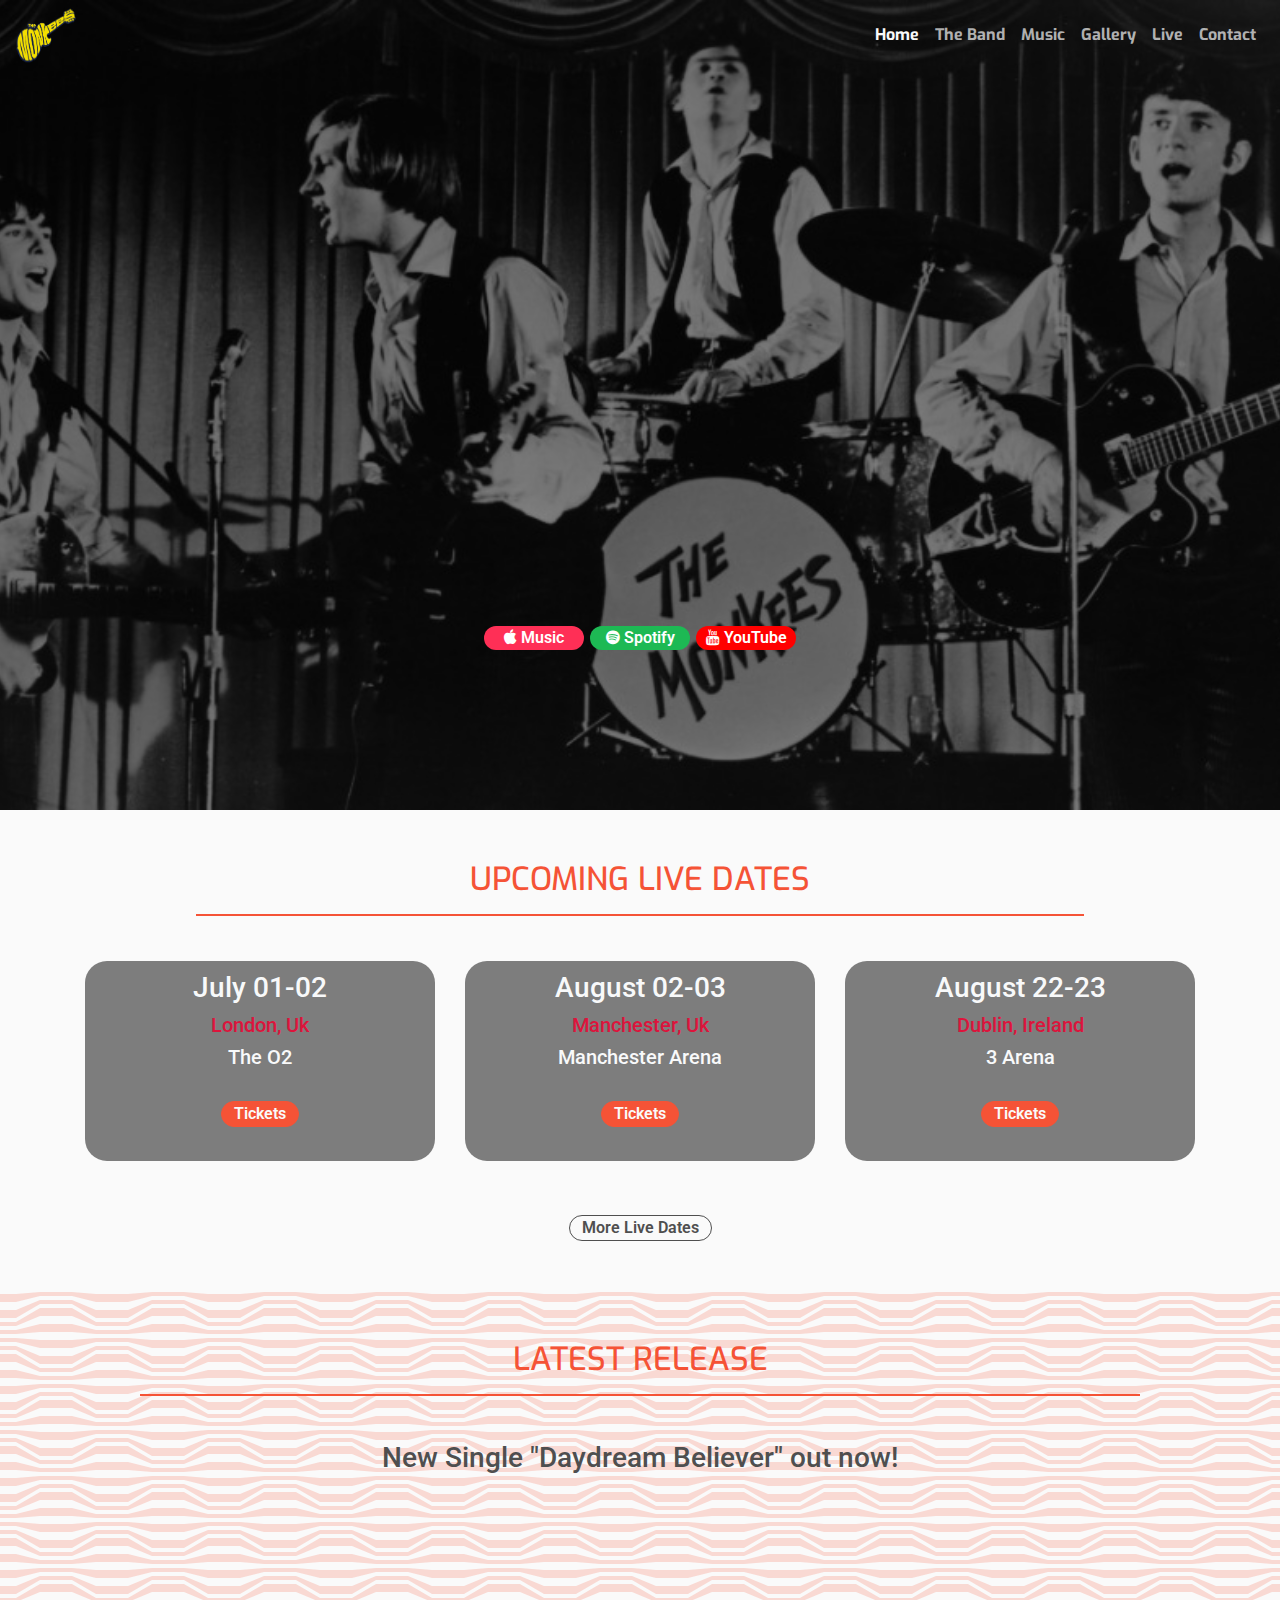
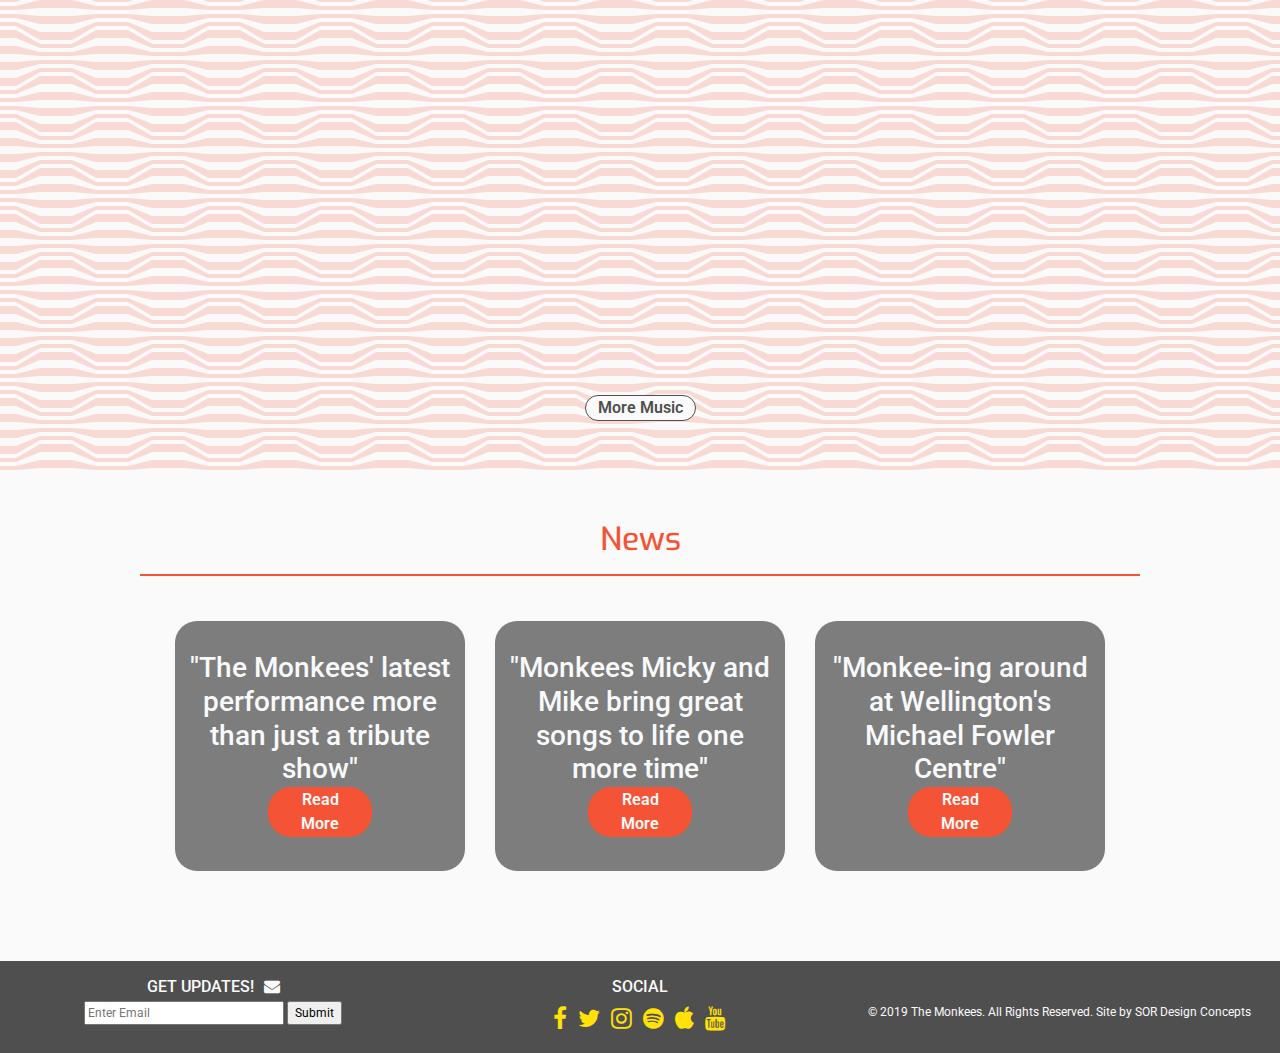
==== commit 80c2fc0b: "formatting_Images" ====
--- a/index.html
+++ b/index.html
@@ -61,17 +61,17 @@
         <!--Upcoming Live Dates Section-->
 
         <section class="container live-container content-container">
-            <div class="section-header">
+            <header class="section-header">
                 <h2 class="text-uppercase">Upcoming Live Dates</h2>
                 <hr class="block-divider">
-            </div>
+            </header>
             <div class="row">
                 <div class="col-md-6 col-lg-4">
                     <div class="live-card live-card-1">
                         <div class="opaque-overlay--curve">&nbsp;</div>
                         <div class="live-card-info">
                             <h3>July 01-02</h3>
-                            <h5>London, Uk</h5>
+                            <h5 class="crimson">London, Uk</h5>
                             <h5>The O2</h5>
                             <a class="btn" href="https://www.ticketmaster.ie/" target="_blank">Tickets</a>
                         </div>
@@ -82,7 +82,7 @@
                         <div class="opaque-overlay--curve">&nbsp;</div>
                         <div class="live-card-info">
                             <h3>August 02-03</h3>
-                            <h5>Manchester, Uk</h5>
+                            <h5 class="crimson">Manchester, Uk</h5>
                             <h5>Manchester Arena</h5>
                             <a class="btn" href="https://www.ticketmaster.ie/" target="_blank">Tickets</a>
                         </div>
@@ -93,7 +93,7 @@
                         <div class="opaque-overlay--curve">&nbsp;</div>
                         <div class="live-card-info">
                             <h3>August 22-23</h3>
-                            <h5>Dublin, Ireland</h5>
+                            <h5 class="crimson">Dublin, Ireland</h5>
                             <h5>3 Arena</h5>
                             <a class="btn" href="https://www.ticketmaster.ie/" target="_blank">Tickets</a>
                         </div>
@@ -107,10 +107,10 @@
         <!------------Latest Release-------------->
 
         <section class="container-fluid latest-container content-container">
-            <div class="section-header">
+            <header class="section-header">
                 <h2 class="text-uppercase">Latest Release</h2>
                 <hr class="block-divider">
-            </div>
+            </header>
             <h3>New Single "Daydream Believer" out now!</h3>
             <div class="row d-flex justify-content-center">
                 <div class="col col-sm-8">
@@ -126,10 +126,10 @@
         <!-----------News------------>
 
         <section class="container-fluid news-container content-container">
-            <div class="section-header">
+            <header class="section-header">
                 <h2>News</h2>
                 <hr class="block-divider">
-            </div>
+            </header>
             <div class="row justify-content-center">
                 <div class="col-md-6 col-lg-3">
                     <div class="news-card news-card-1">
@@ -171,9 +171,6 @@
 
     <footer class="container-fluid">
         <div id="footer-details" class="row">
-            <div class="col-12 col-sm-4 d-flex align-items-center copyright">
-                © 2019 The Monkees. All Rights Reserved. Site by SOR Design Concepts
-            </div>
             <div class="col-12 col-sm-4">
                 <h5 class="text-uppercase">Get Updates!<i class="fa fa-envelope" aria-hidden="true"></i></h5>
                 <form>
@@ -222,6 +219,9 @@
                     </li>
                 </ul>
             </div>
+            <div class="col-12 col-sm-4 d-flex align-items-center copyright">
+                © 2019 The Monkees. All Rights Reserved. Site by SOR Design Concepts
+            </div>
         </div>
     </footer>
 
--- a/assets/css/style.css
+++ b/assets/css/style.css
@@ -87,6 +87,11 @@
     to {
         bottom: 0px;
     }
+}
+
+.navbar-brand img {
+    height: 60px;
+    width: 60px;
 }
 
 
@@ -132,8 +137,7 @@
     border-radius: 22px;
 }
 
-
-.navbar-nav {
+.navbar-collapse {
     padding-right: 1rem;
     text-align: center;
 }
@@ -157,6 +161,19 @@
     padding: 0!important;
 }
 
+.navbar button:focus {
+    outline: 0;
+}
+
+.navbar-toggler-icon:focus {
+    outline: 0;
+}
+
+.navbar button:focus +.navbar-collapse {
+    background-color: rgba(0, 0, 0, 0.5);
+    padding: 0;
+}
+
 .navbar-dark .navbar-nav .nav-link {
     color: rgb(250, 250, 250, .7);
 }
@@ -188,14 +205,20 @@
 .media-links-container {
 
     height: 90vh;
-    background: url(../images/monkees-bg2.jpg) no-repeat;
-    background-size: 100% 100%;
+    
+    background: url(../images/monkees-bg2.jpg) no-repeat center bottom;
+    -webkit-background-size: cover;
+    -moz-background-size: cover;
+    -o-background-size: cover;
+    background-size: cover;
+
     display: flex;
     align-items: flex-end;
     justify-content: center;
     text-align: center;
     position: relative;
 }
+
 
 @media(min-width: 769px) {
     
@@ -241,6 +264,10 @@
     border-radius: 22px;
 }
 
+.live-card .crimson {
+    color: crimson;
+}
+
 .live-card-1 {
     background-image: url(../images/London2.jpg);
 }
@@ -329,10 +356,26 @@
 .band-img-container {
     
     height: 60vh;
-    background: url(../images/monkees-bg3.jpg) no-repeat center top scroll;
-    background-size: 100% 100%;
+    background: url(../images/group-bg1.jpg) no-repeat center top scroll;
+    -webkit-background-size: cover;
+    -moz-background-size: cover;
+    -o-background-size: cover;
+    background-size: cover;
     position: relative;
     color: #fafafa;
+}
+
+@media(min-width: 1025px) {
+    
+    .band-img-container {
+        
+        background: url(../images/monkees-bg3.jpg) no-repeat center top fixed;
+        /*background-position: left 0 top -30px;*/
+        -webkit-background-size: cover;
+        -moz-background-size: cover;
+        -o-background-size: cover;
+        background-size: cover;
+    }
 }
 
 .container-wrapper--band {
@@ -392,8 +435,11 @@
 
 .music-img-container {
     height: 60vh;
-    background: url(../images/monkees-bg9.jpg) no-repeat center bottom scroll;
-    background-size: 100% 100%;
+    background: url(../images/band-bg2.jpg) no-repeat center top scroll;
+    -webkit-background-size: cover;
+    -moz-background-size: cover;
+    -o-background-size: cover;
+    background-size: cover;
 
     display: flex;
     align-items: center;
@@ -404,11 +450,15 @@
     color: #fafafa;
 }
 
-@media (min-width: 376px) {
+@media (min-width: 1025px) {
 
     .music-img-container {
-        background: url(../images/monkees-bg4.jpg) no-repeat center bottom scroll;
-        background-size: 100% 100%;
+        background: url(../images/band-bg4.jpg) no-repeat scroll;
+        background-position: left 0 top -100px;
+        -webkit-background-size: cover;
+        -moz-background-size: cover;
+        -o-background-size: cover;
+        background-size: cover;
     }
 }
 
@@ -576,7 +626,10 @@
 .gallery-img-container {
     height: 60vh;
     background: url(../images/music-bg6.jpg) no-repeat center top scroll;
-    background-size: 110% 120%;
+    -webkit-background-size: cover;
+    -moz-background-size: cover;
+    -o-background-size: cover;
+    background-size: cover;
     display: flex;
     align-items: center;
     justify-content: center;
@@ -594,11 +647,14 @@
 
     height: 60vh;
     background: url(../images/monkees-bg6.jpg) no-repeat center top scroll;
+    -webkit-background-size: cover;
+    -moz-background-size: cover;
+    -o-background-size: cover;
+    background-size: cover;
     display: flex;
     align-items: center;
     justify-content: center;
     text-align: center;
-    background-size: 100% 100%;
     position: relative;
 }
 
@@ -609,22 +665,47 @@
 
     height: 60vh;
     background: url(../images/monkees-bg8.jpg) no-repeat center top scroll;
+    -webkit-background-size: cover;
+    -moz-background-size: cover;
+    -o-background-size: cover;
+    background-size: cover;
     display: flex;
     align-items: center;
     justify-content: center;
     text-align: center;
-    background-size: 100% 100%;
-    position: relative;
-    
-}
-
-@media(min-width:376px) {
+    /*background-size: 100% 100%;*/
+    position: relative;
+    
+}
+
+@media(min-width:769px) {
     
     .contact-img-container {
         background: url(../images/monkees-bg5.jpg) no-repeat center top scroll;
-        background-size: 100% 100%;
-    }
-    
+        -webkit-background-size: cover;
+        -moz-background-size: cover;
+        -o-background-size: cover;
+        background-size: cover;
+    }
+    
+}
+
+.contact-container .social-links a {
+    font-size: 2rem;
+    color: #dc3535;
+    padding-right: 1rem;
+}
+
+
+.contact-container .social-links a:hover {
+    color: #bf2b2b;
+}
+
+@media(min-width: 1025px) {
+    .contact-container form {
+        max-width: 60%;
+        margin: 0 auto;
+    }
 }
 
 /*--------------buttons_links---------------*/
@@ -765,8 +846,8 @@
 .btn--green:active,
 .btn--green:focus,
 .btn--green:active:focus {
-    background-color: #1ea94f;
-    border-color: #1ea94f;
+    background-color: #1b9a48;
+    border-color: #1b9a48;
     color: white;
     text-decoration: none;
 }
@@ -851,5 +932,17 @@
 
 
 .social-links a:hover {
-    color: #ffea4e;
-}
+    color: #b5a109;
+}
+
+footer form input[type="email"] {
+    width: 200px;
+}
+
+footer form input {
+    margin-bottom: 6px;
+}
+
+
+
+
